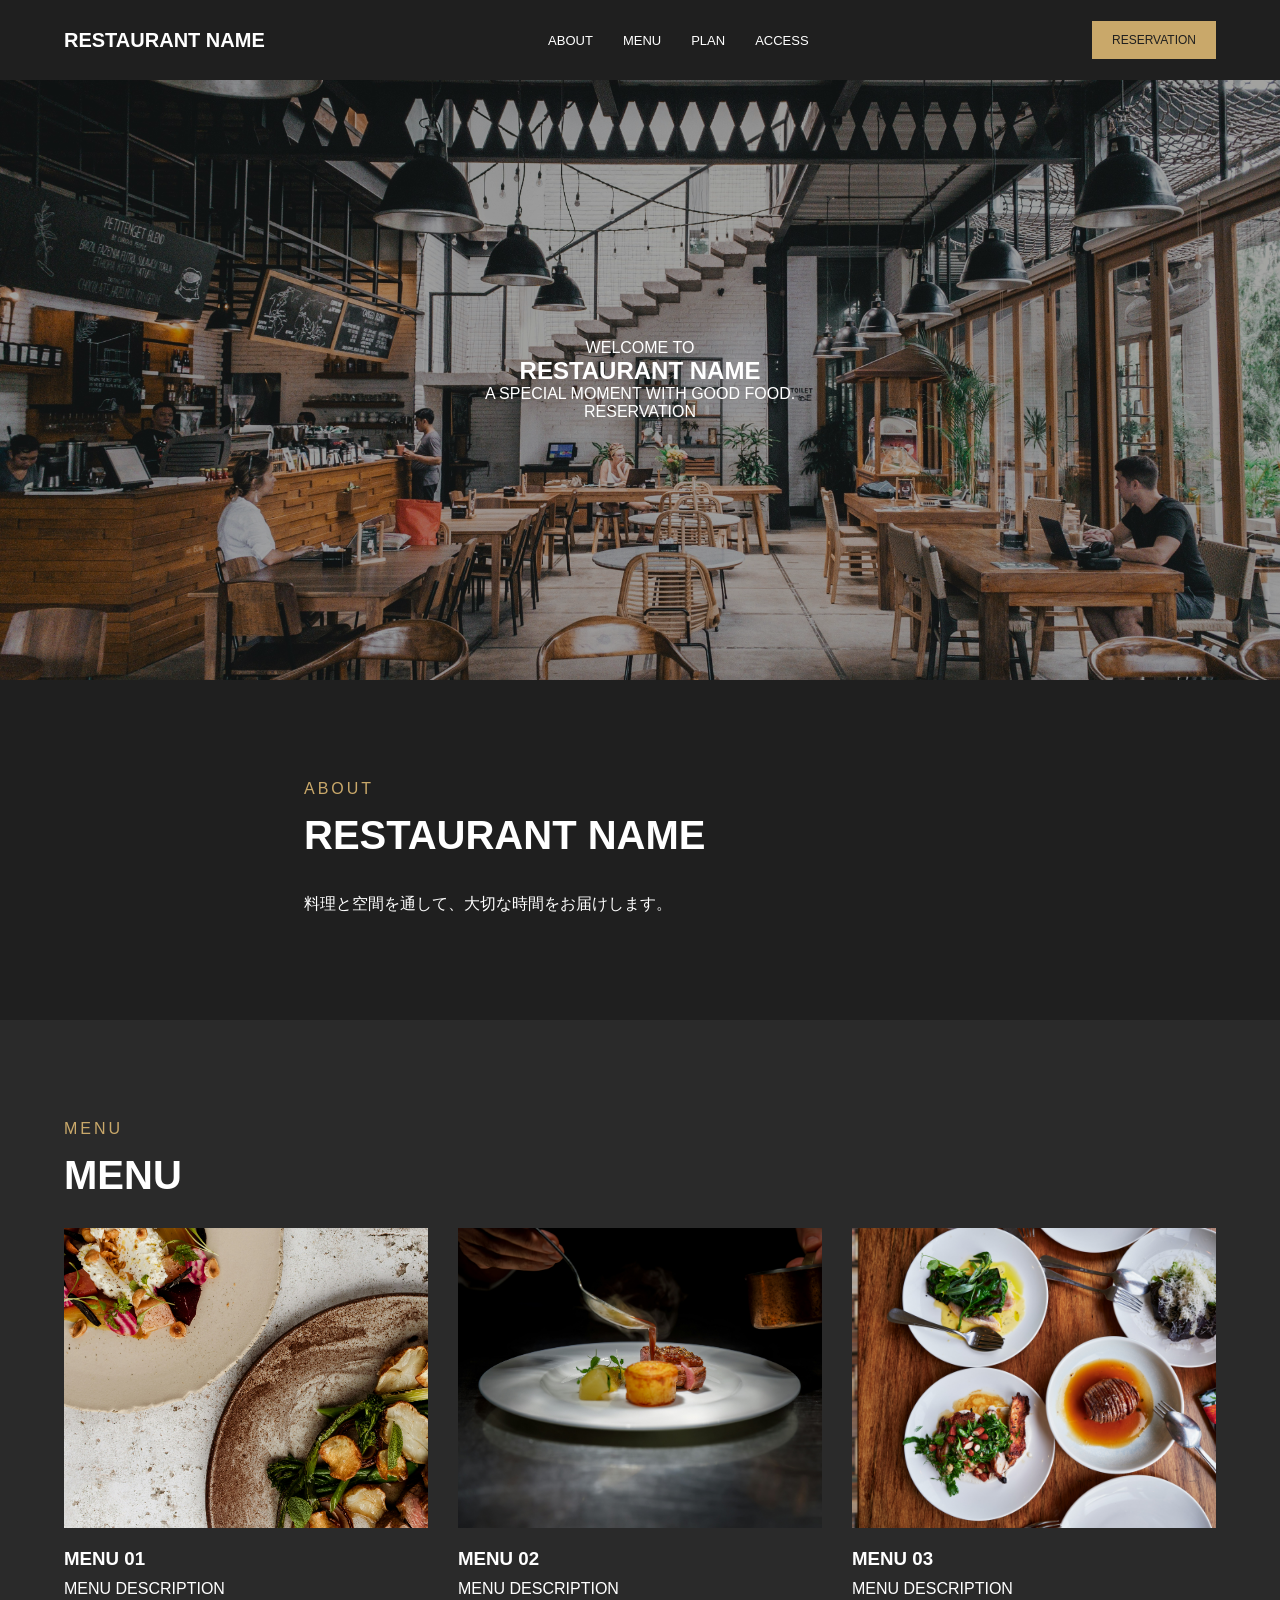
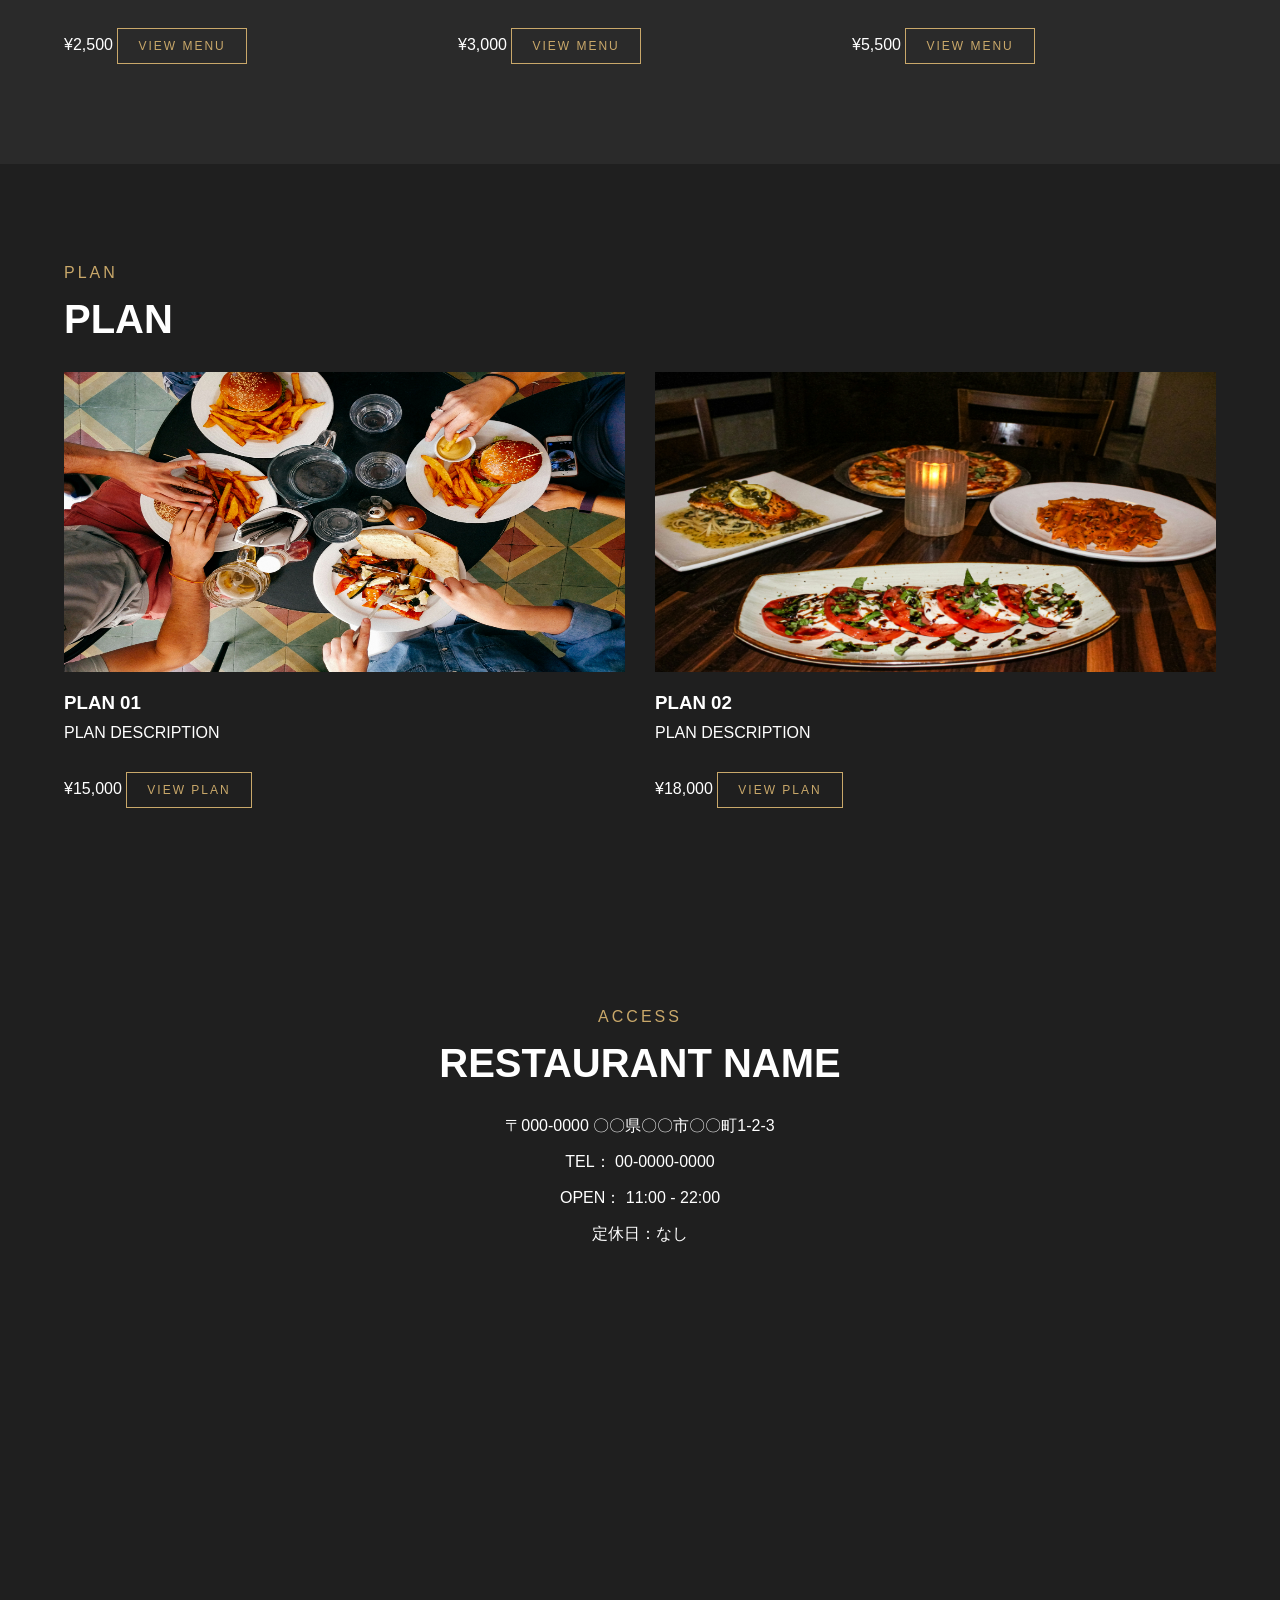
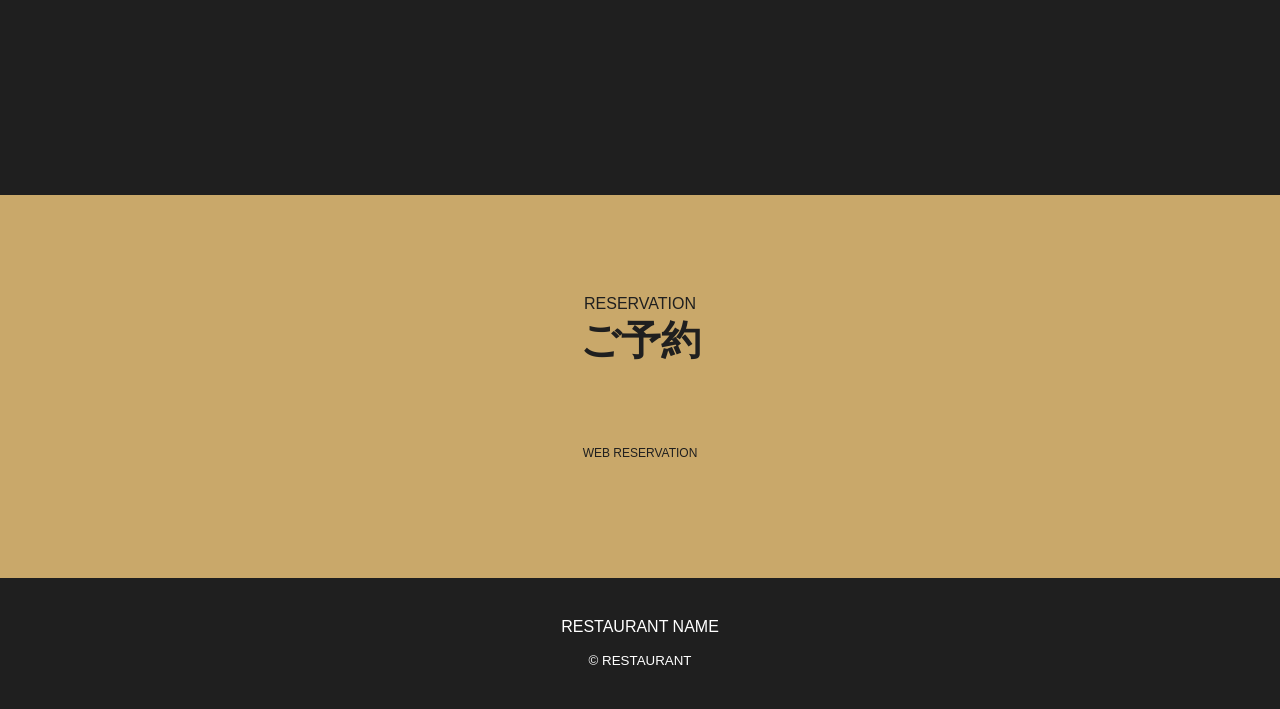
==== index.html @ 00d96f7d "index.html を更新" ====
<!DOCTYPE html>
<html lang="ja">

<head>

  <meta charset="UTF-8">

  <meta
    name="viewport"
    content="width=device-width, initial-scale=1.0"
  >

  <title>RESTAURANT</title>

  <link
    rel="stylesheet"
    href="style.css"
  >

</head>


<body>


  <!-- HEADER -->

  <header>

    <div
      class="logo"
      data-site="restaurantName"
    ></div>


    <nav>

      <a href="#about">
        ABOUT
      </a>

      <a href="#menu">
        MENU
      </a>

      <a href="#plan">
        PLAN
      </a>

      <a href="#access">
        ACCESS
      </a>

    </nav>
<button
  class="menu-toggle"
  aria-label="メニューを開く"
>

  <span></span>

  <span></span>

  <span></span>

</button>

    <a
      href="#reservation"
      class="reservation-button"
    >
      RESERVATION
    </a>

  </header>


<!-- HERO -->

<section class="hero">

  <img
  class="hero-image"
  data-image="heroImage"
  alt="RESTAURANT"
>

  <div class="hero-overlay"></div>


  <div class="hero-content">

    <p>
      WELCOME TO
    </p>


    <h1
      data-site="restaurantName"
    ></h1>


    <p
      class="hero-catch"
      data-site="catchCopy"
    ></p>


    <a
      href="#reservation"
      class="hero-button"
    >
      RESERVATION
    </a>

  </div>

</section>



  <!-- ABOUT -->

  <section
    id="about"
    class="about"
  >

    <p class="section-subtitle">
      ABOUT
    </p>


    <h2
      data-site="restaurantName"
    ></h2>


    <p
      class="about-text"
      data-site="aboutText"
    ></p>

  </section>



  <!-- MENU -->

  <section
    id="menu"
    class="menu-section"
  >

    <p class="section-subtitle">
      MENU
    </p>


    <h2>
      MENU
    </h2>


    <div class="menu-grid">


      <div class="menu-card">

        <img
            class="menu-image"
            data-image="menuImage01"
            alt="MENU 01"
          >


        <h3
          data-site="menuName01"
        ></h3>
        
        <p
          data-site="menuDescription01"
        ></p>
        
        <span
          data-site="menuPrice01"
        ></span>

        <a href="menu.html#menu01" class="menu-more">
          VIEW MENU
        </a>

      </div>



      <div class="menu-card">

      <img
      class="menu-image"
      data-image="menuImage02"
      alt="MENU 02"
    >


       <!-- MENU 02 -->

      <h3
        data-site="menuName02"
      ></h3>
      
      <p
        data-site="menuDescription02"
      ></p>
      
      <span
        data-site="menuPrice02"
      ></span>

      <a href="menu.html#menu02" class="menu-more">
        VIEW MENU
      </a>

      </div>



      <div class="menu-card">

<img
  class="menu-image"
  data-image="menuImage03"
  alt="MENU 03"
>


        <!-- MENU 03 -->

        <h3
          data-site="menuName03"
        ></h3>
        
        <p
          data-site="menuDescription03"
        ></p>
        
        <span
          data-site="menuPrice03"
        ></span>
        
        <a href="menu.html#menu03" class="menu-more">
          VIEW MENU
        </a>
        
      </div>


    </div>


  </section>

<!-- PLAN -->

<section
  id="plan"
  class="plan-section"
>

  <p class="section-subtitle">
    PLAN
  </p>


  <h2>
    PLAN
  </h2>


  <div class="plan-grid">


    <div class="plan-card">

      <img class="plan-image"
          data-image="planImage01"
          alt="PLAN 01">


        <h3 data-site="planName01"></h3>
        <p data-site="planDescription01"></p>
        <span data-site="planPrice01"></span>

<a href="plan.html#plan01" class="menu-more">
  VIEW PLAN
</a>
    

    </div>



    <div class="plan-card">

      <img class="plan-image"
          data-image="planImage02"
          alt="PLAN 02">
          
          <h3 data-site="planName02"></h3>
          <p data-site="planDescription02"></p>
          <span data-site="planPrice02"></span>

<a href="plan.html#plan02" class="menu-more">
  VIEW PLAN
</a>

    </div>


  </div>

</section>

  <!-- ACCESS -->

  <section
    id="access"
    class="access"
  >

    <p class="section-subtitle">
      ACCESS
    </p>


    <h2
      data-site="restaurantName"
    ></h2>


    <p
      data-site="address"
    ></p>


    <p>
      TEL：
      <span
        data-site="phone"
      ></span>
    </p>


    <p>
      OPEN：
      <span
        data-site="openHours"
      ></span>
    </p>

<p>
  <span data-site="closedDay"></span>
</p>

<div class="map">

 <iframe
  id="map"
  width="100%"
  height="400"
  style="border:0;"
  allowfullscreen=""
  loading="lazy"
></iframe>

</div>


  </section>



  <!-- RESERVATION -->

  <section
    id="reservation"
    class="reservation"
  >

    <p>
      RESERVATION
    </p>


    <h2>
      ご予約
    </h2>


    <a
  href="#"
  class="reservation-button large"
  data-link="reservationUrl"
>
  WEB RESERVATION
</a>

  </section>



  <!-- FOOTER -->

  <footer>

    <p
      data-site="restaurantName"
    ></p>


    <small>
      © RESTAURANT
    </small>

  </footer>



  <!-- JAVASCRIPT -->

  <script src="config.js"></script>

  <script src="script.js"></script>


</body>

</html>
---- style.css ----
:root {

  --main-color: #1f1f1f;

  --text-color: #ffffff;

  --accent-color: #c9a86a;

}


* {

  margin: 0;

  padding: 0;

  box-sizing: border-box;

}


html {

  scroll-behavior: smooth;

}


body {

  font-family:
    -apple-system,
    BlinkMacSystemFont,
    "Helvetica Neue",
    Arial,
    sans-serif;

  background:
    var(--main-color);

  color:
    var(--text-color);

}


a {

  color: inherit;

  text-decoration: none;

}


/* HEADER */

header {

  height: 80px;

  display: flex;

  align-items: center;

  justify-content: space-between;

  padding: 0 5%;

}


.logo {

  font-size: 20px;

  font-weight: bold;

}


nav {

  display: flex;

  gap: 30px;

}


nav a {

  font-size: 13px;

}


.reservation-button {

  padding:
    12px
    20px;

  background:
    var(--accent-color);

  color:
    var(--main-color);

  font-size: 12px;

}


/* HERO */

.hero {
  position: relative;
  width: 100%;
  height: 600px;
  padding: 0;
  overflow: hidden;

  display: flex;
  align-items: center;
  justify-content: center;
}

.hero-image {
  width: 100%;
  height: 100%;
  object-fit: cover;
  display: block;
}

.hero-overlay {
  position: absolute;
  inset: 0;
  background: rgba(0, 0, 0, 0.35);
}

.hero-content {
  position: absolute;
  z-index: 2;
  text-align: center;
}

/* SECTION */

section {

  padding:
    100px
    5%;

}


.section-subtitle {

  color:
    var(--accent-color);

  letter-spacing: 3px;

  margin-bottom: 15px;

}


section h2 {

  font-size: 40px;

  margin-bottom: 30px;

}


/* ABOUT */

.about {

  max-width: 800px;

  margin: auto;

}


.about-text {

  line-height: 2;

}


/* MENU */

.menu-section {

  background:
    rgba(
      255,
      255,
      255,
      0.05
    );

}


.menu-grid {

  display: grid;

  grid-template-columns:
    repeat(
      3,
      1fr
    );

  gap: 30px;

}


.menu-image {
  width: 100%;
  height: 300px;
  object-fit: cover;
  display: block;
}

.menu-card h3 {

  margin-top: 20px;

}


.menu-card p {

  margin:
    10px
    0;

}

.menu-more {
  display: inline-block;
  margin-top: 20px;

  padding: 10px 20px;

  border: 1px solid var(--accent-color);

  color: var(--accent-color);

  font-size: 12px;
  letter-spacing: 2px;
}

/* PLAN */

.plan-section {
  background: var(--main-color);
}

.plan-grid {
  display: grid;
  grid-template-columns: repeat(2, 1fr);
  gap: 30px;
}

.plan-card {
  padding: 0;
}

.plan-image {
  width: 100%;
  height: 300px;
  background: #555;

  display: flex;
  align-items: center;
  justify-content: center;
}

.plan-card h3 {
  margin-top: 20px;
}

.plan-card p {
  margin: 10px 0;
}


/* ACCESS */

.access {

  text-align: center;

}


.access p {

  margin-bottom: 15px;

}


/* RESERVATION */

.reservation {

  text-align: center;

  background:
    var(--accent-color);

  color:
    var(--main-color);

}


.large {

  display: inline-block;

  margin-top: 30px;

  padding:
    18px
    40px;

}


/* FOOTER */

footer {

  padding: 40px 5%;

  text-align: center;

}


footer p {

  margin-bottom: 15px;

}

/* ACCESS MAP */

.map {
  width: 100%;
  max-width: 1000px;
  margin: 50px auto 0;
}

.map iframe {
  width: 100%;
  height: 400px;
  display: block;
}

/* MOBILE MENU BUTTON */

.menu-toggle {
  display: none;
}


/* MENU PAGE */

.menu-page-title {
  text-align: center;
  margin-bottom: 60px;
}

.menu-page-title h1 {
  font-size: 48px;
  letter-spacing: 4px;
}
.menu-page .menu-grid {
  max-width: 1100px;
  margin: auto;
}

.menu-page .menu-card {
  padding-bottom: 30px;
}

.menu-page .menu-card h3 {
  font-size: 22px;
}

.menu-page .menu-card p {
  line-height: 1.8;
  opacity: 0.8;
}

.menu-page .menu-card span {
  display: block;
  margin-top: 15px;
  color: var(--accent-color);
  font-size: 18px;
}

.back-home {
  display: inline-block;
  margin-top: 20px;

  color: var(--accent-color);

  font-size: 12px;
  letter-spacing: 2px;
}

.back-home {
  display: inline-block;
  margin-top: 20px;

  color: var(--accent-color);

  font-size: 12px;
  letter-spacing: 2px;
}

/* PLAN PAGE */

.plan-page {
  max-width: 1200px;
  margin: auto;
}

.plan-page .plan-grid {
  margin-top: 40px;
}

.plan-page .plan-card {
  padding-bottom: 30px;
}

.plan-page .plan-card h3 {
  font-size: 22px;
}

.plan-page .plan-card p {
  line-height: 1.8;
  opacity: 0.8;
}

.plan-page .plan-card span {
  display: block;
  margin-top: 15px;
  color: var(--accent-color);
  font-size: 18px;
}


/* MOBILE */

@media (
  max-width: 768px
) {
  
.hero {
  height: 450px;
}

nav {
  display: none;
}

nav.active {
  display: flex;
  flex-direction: column;

  position: absolute;
  top: 80px;
  left: 0;

  width: 100%;

  padding: 30px 7%;

  background: var(--main-color);

  gap: 25px;

  z-index: 10;
}


  .menu-grid {

    grid-template-columns:
      1fr;

  }


  section {

    padding:
      70px
      7%;

  }
.plan-grid {
  grid-template-columns: 1fr;
}

.menu-toggle {
  display: flex;
  flex-direction: column;
  gap: 5px;

  background: none;
  border: none;

  cursor: pointer;
}

.menu-toggle span {
  width: 24px;
  height: 2px;

  background: var(--text-color);
}

}
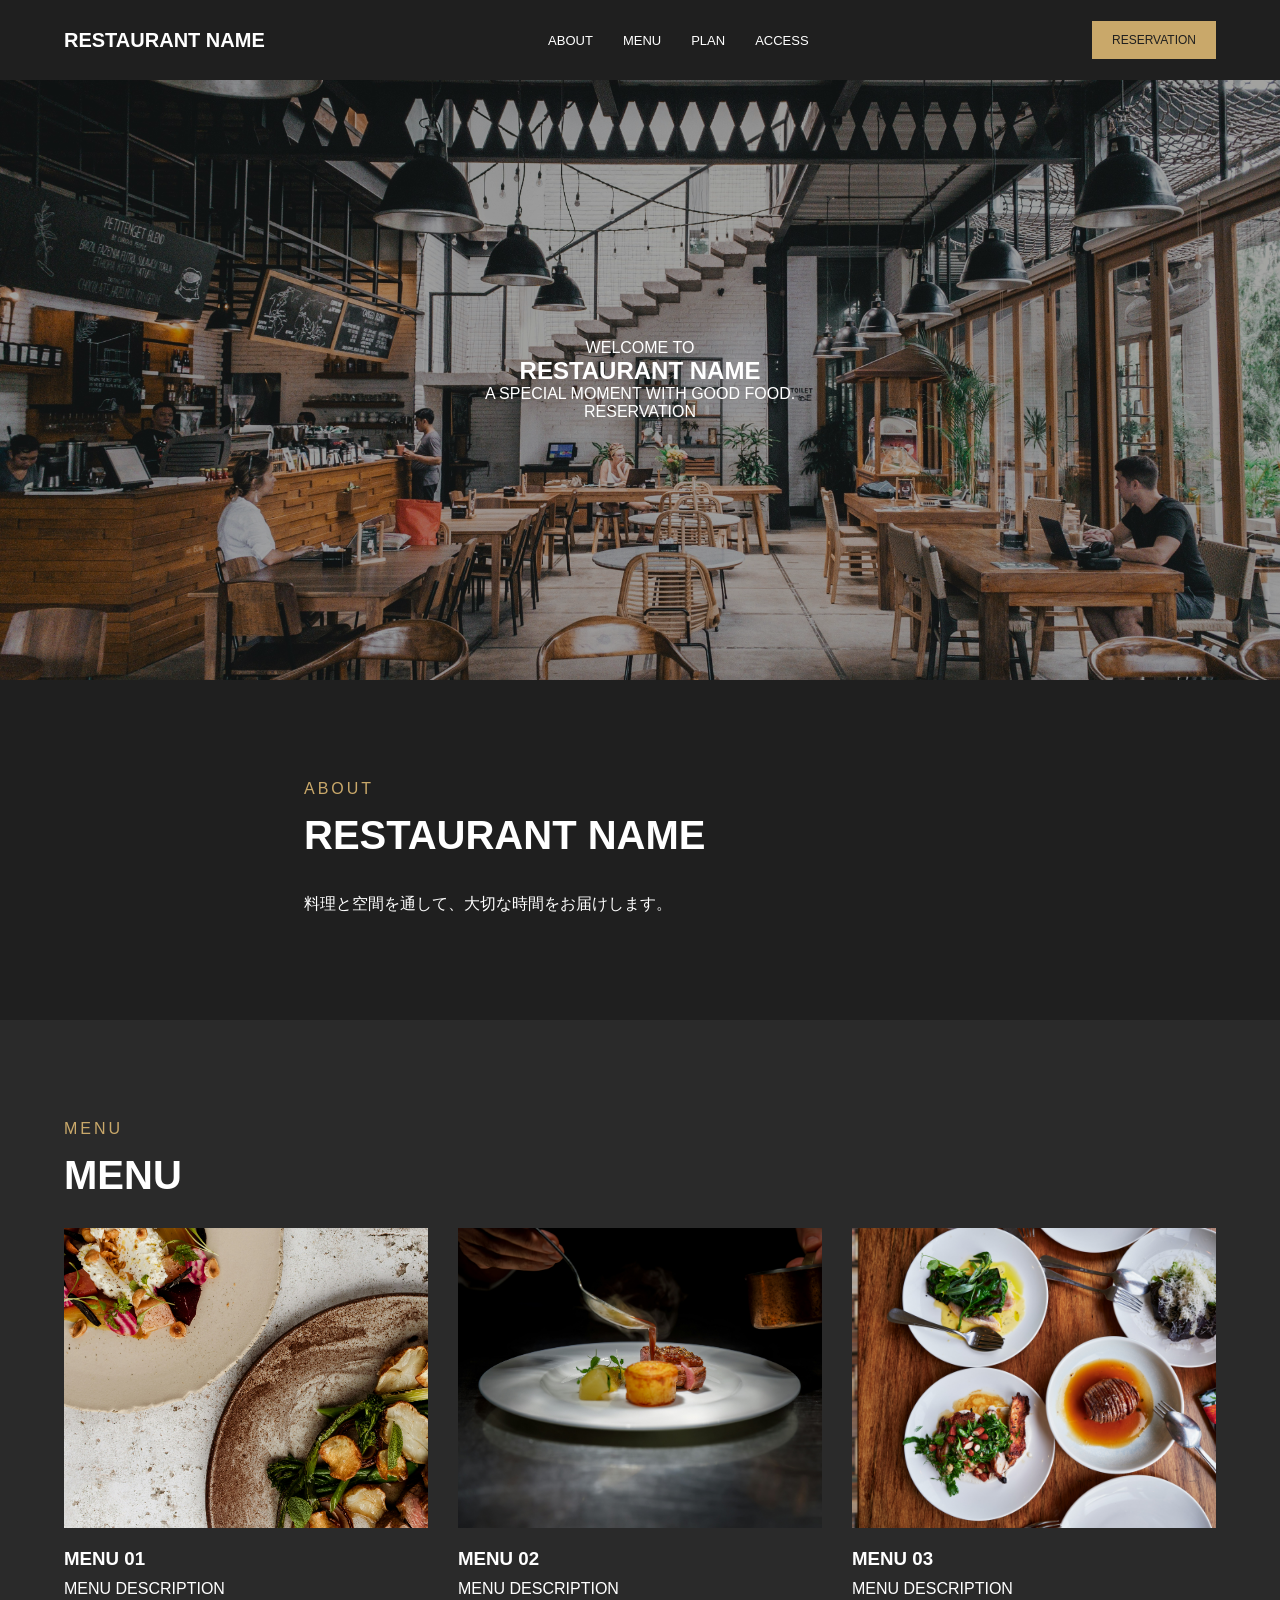
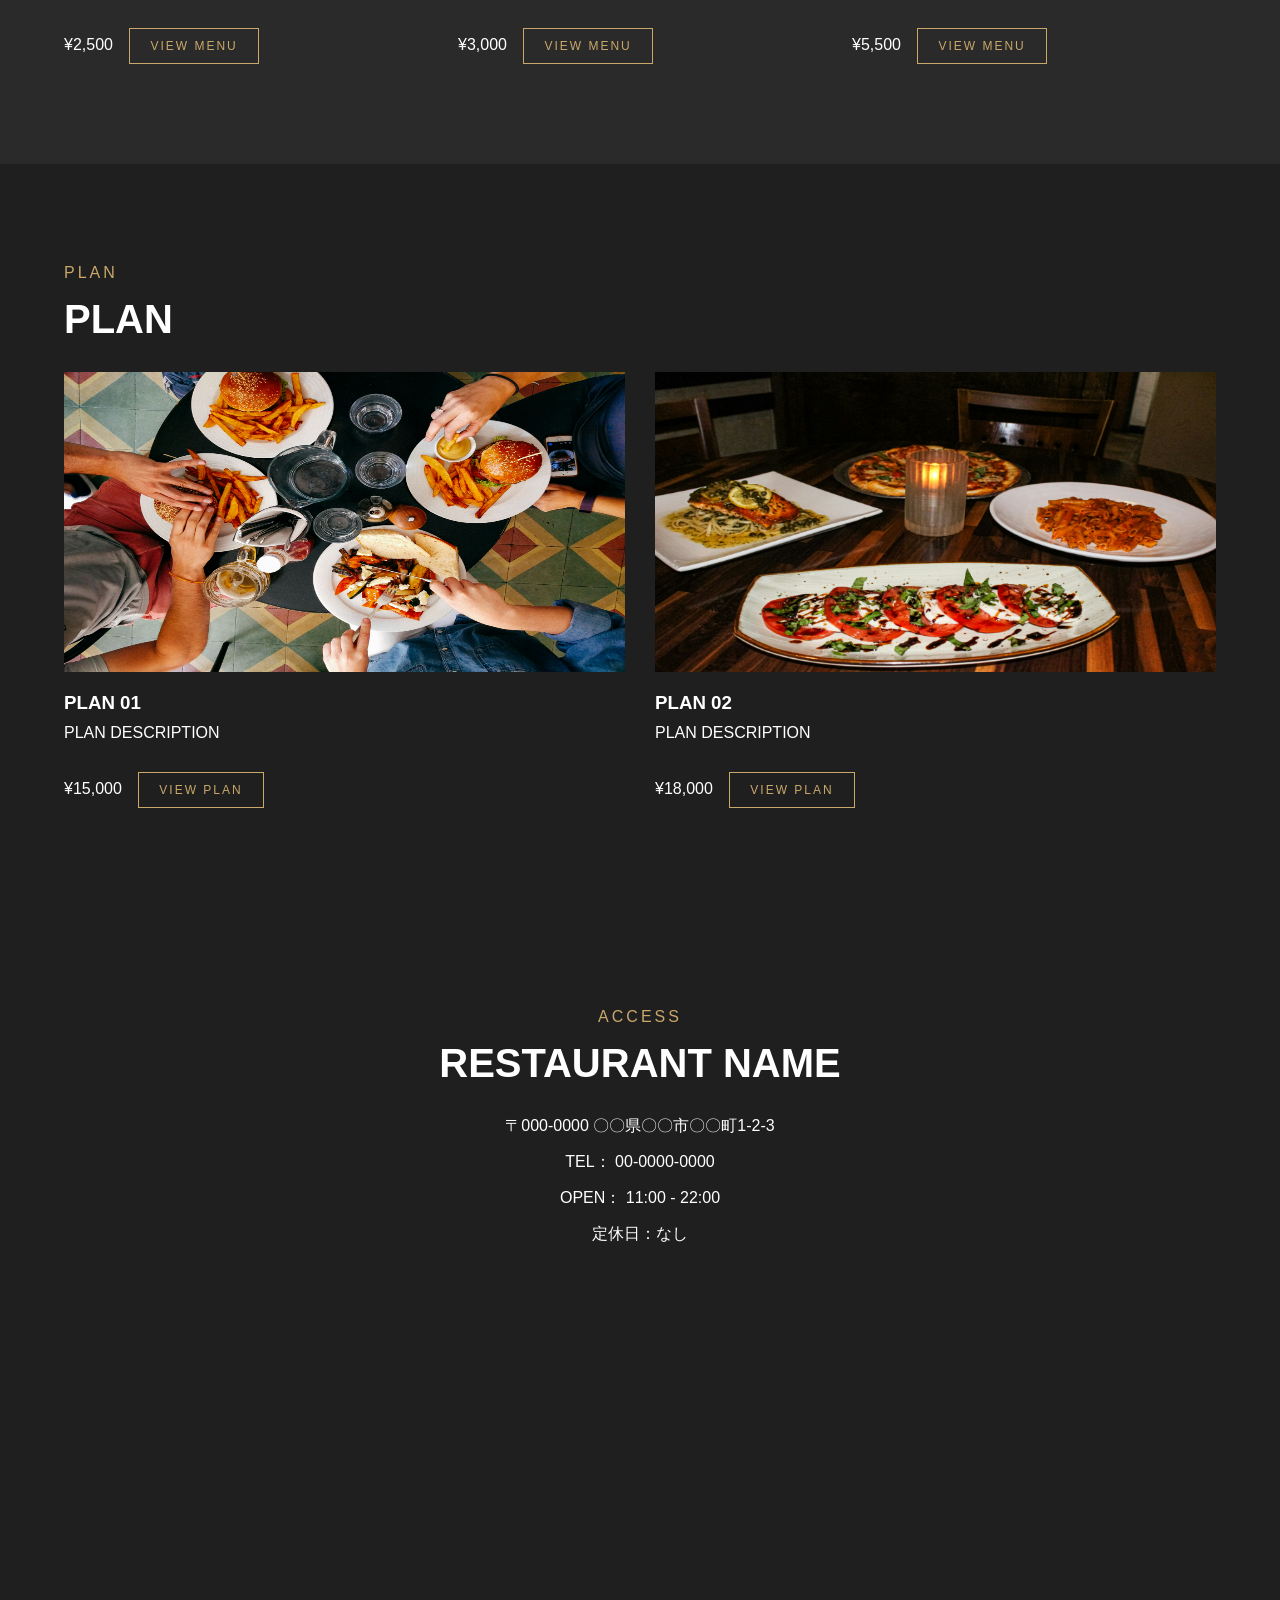
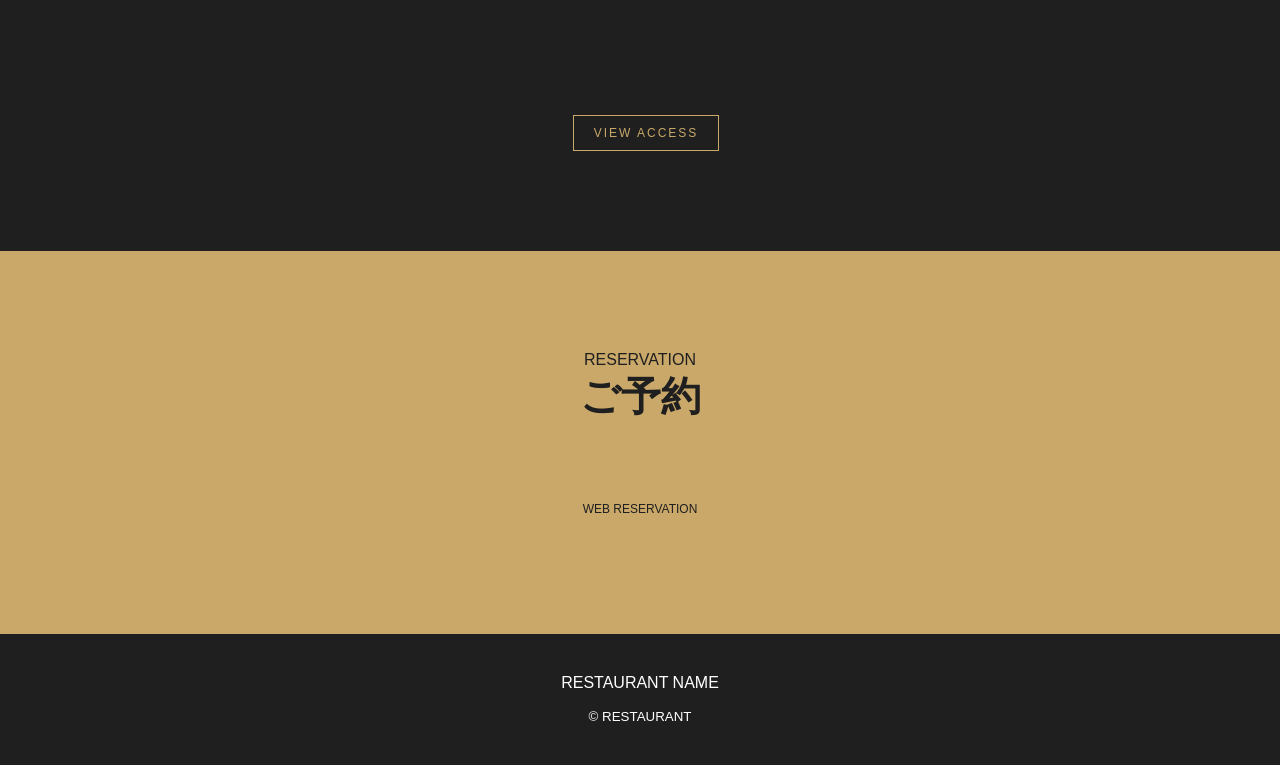
==== commit 2d8b640a: "index.html を更新" ====
--- a/index.html
+++ b/index.html
@@ -373,6 +373,10 @@
   loading="lazy"
 ></iframe>
 
+<a href="access.html" class="menu-more">
+  VIEW ACCESS
+</a>
+
 </div>
 
 
--- a/style.css
+++ b/style.css
@@ -251,7 +251,8 @@
 .menu-more {
   display: inline-block;
   margin-top: 20px;
-
+  margin-left: 12px;
+  
   padding: 10px 20px;
 
   border: 1px solid var(--accent-color);
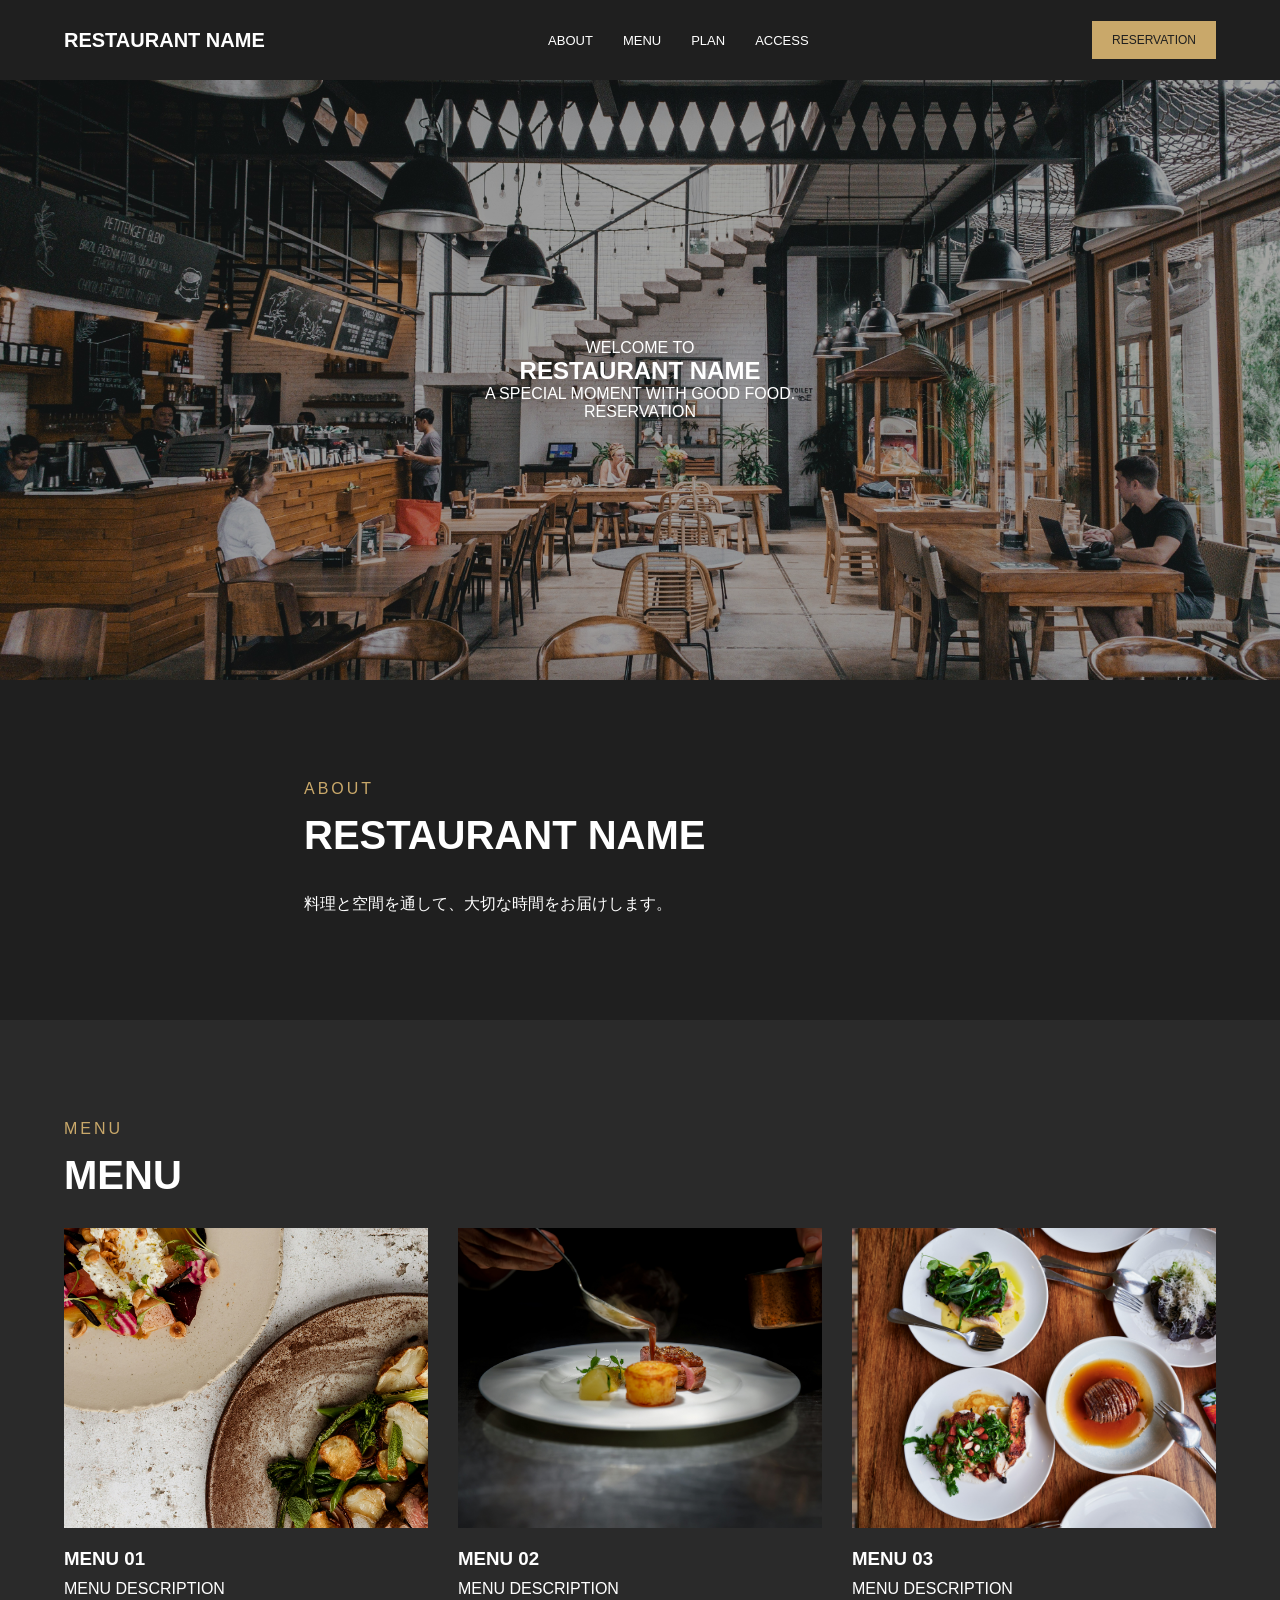
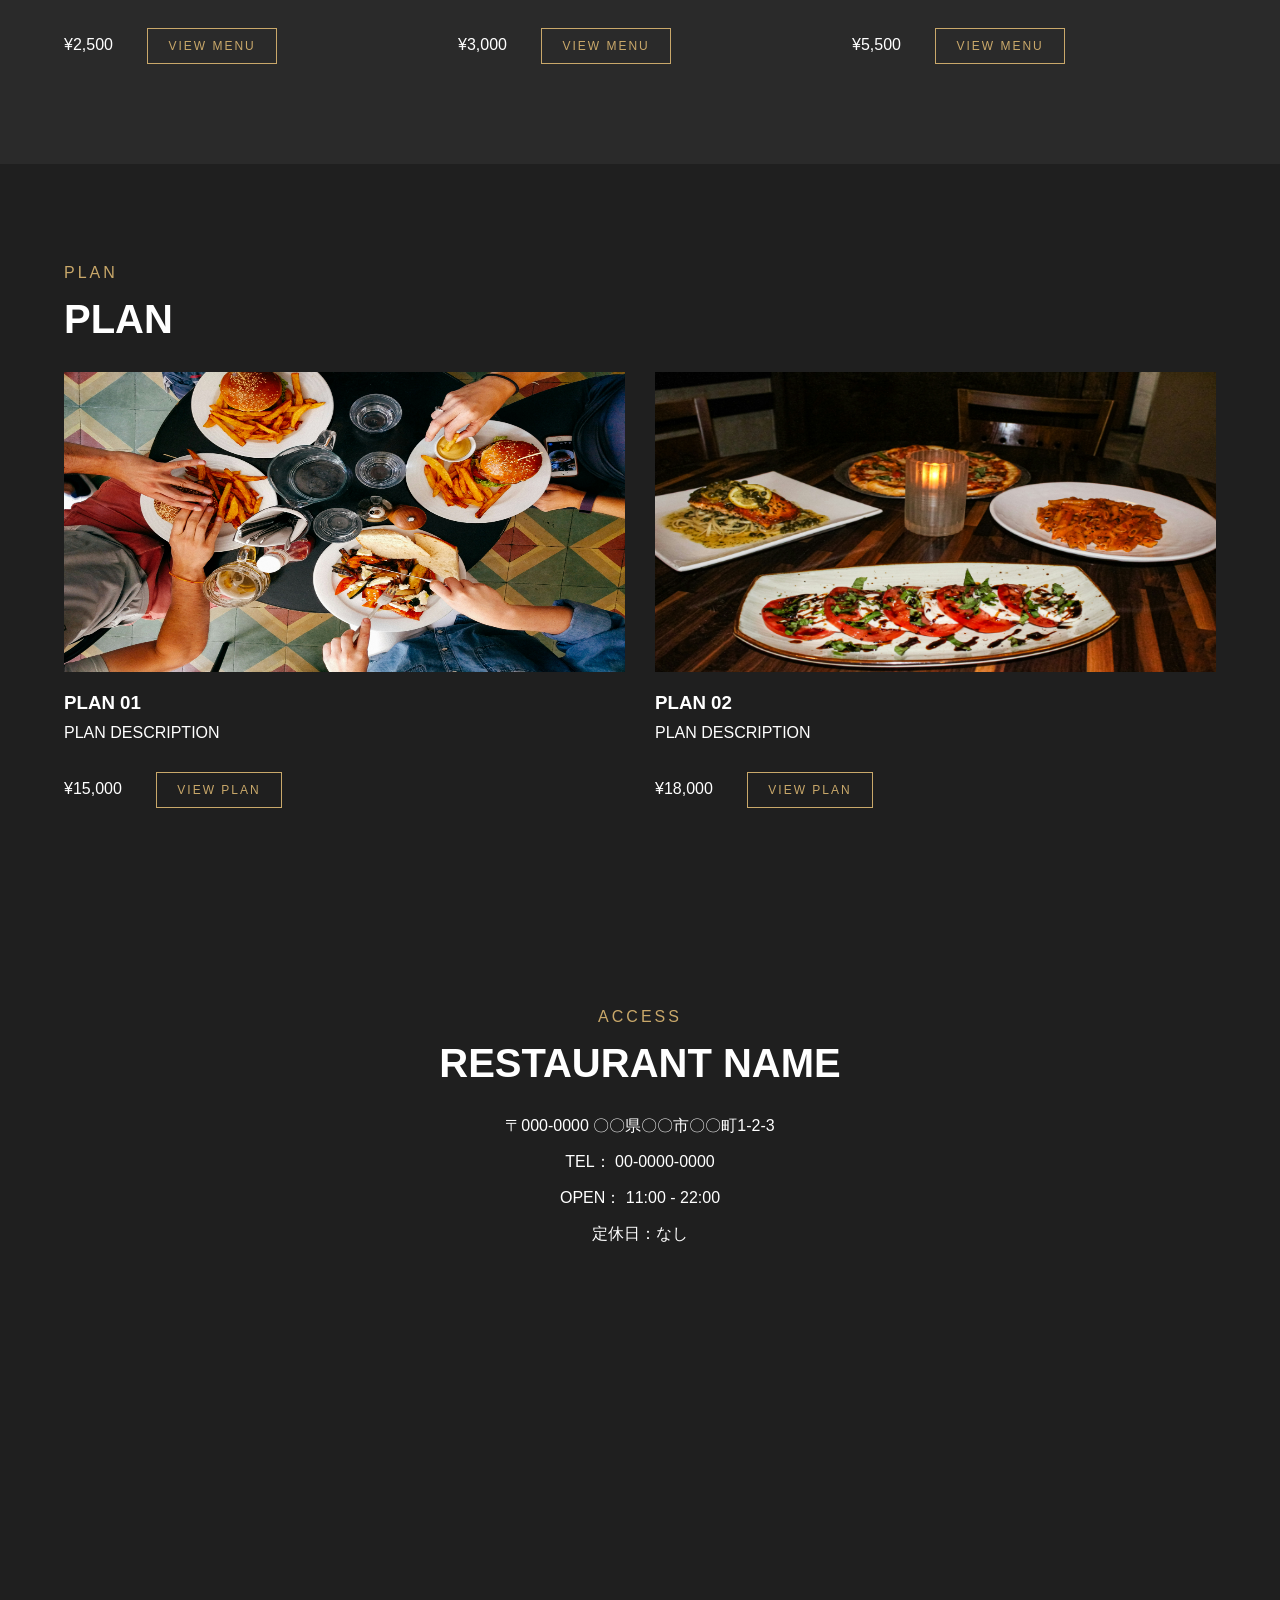
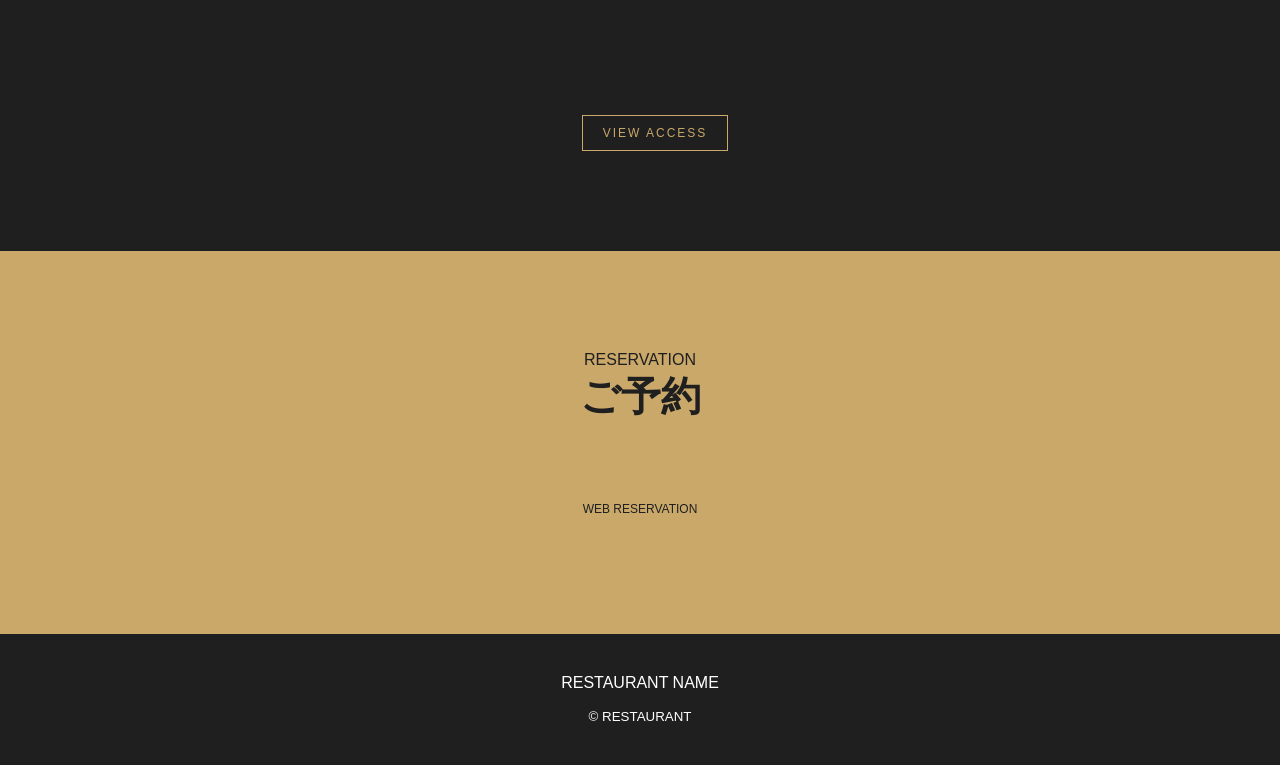
==== commit 3bfe345c: "index.html を更新" ====
--- a/index.html
+++ b/index.html
@@ -39,15 +39,15 @@
         ABOUT
       </a>
 
-      <a href="#menu">
+      <a href="menu.html">
         MENU
       </a>
-
-      <a href="#plan">
+      
+      <a href="plan.html">
         PLAN
       </a>
-
-      <a href="#access">
+      
+      <a href="access.html">
         ACCESS
       </a>
 
--- a/style.css
+++ b/style.css
@@ -251,7 +251,7 @@
 .menu-more {
   display: inline-block;
   margin-top: 20px;
-  margin-left: 12px;
+  margin-left: 30px;
   
   padding: 10px 20px;
 
@@ -467,6 +467,21 @@
   font-size: 18px;
 }
 
+/* ACCESS PAGE */
+
+.access-page {
+  max-width: 1200px;
+  margin: auto;
+}
+
+.access-page .access {
+  max-width: 1000px;
+  margin: auto;
+}
+
+.access-page .map {
+  margin-top: 50px;
+}
 
 /* MOBILE */
 
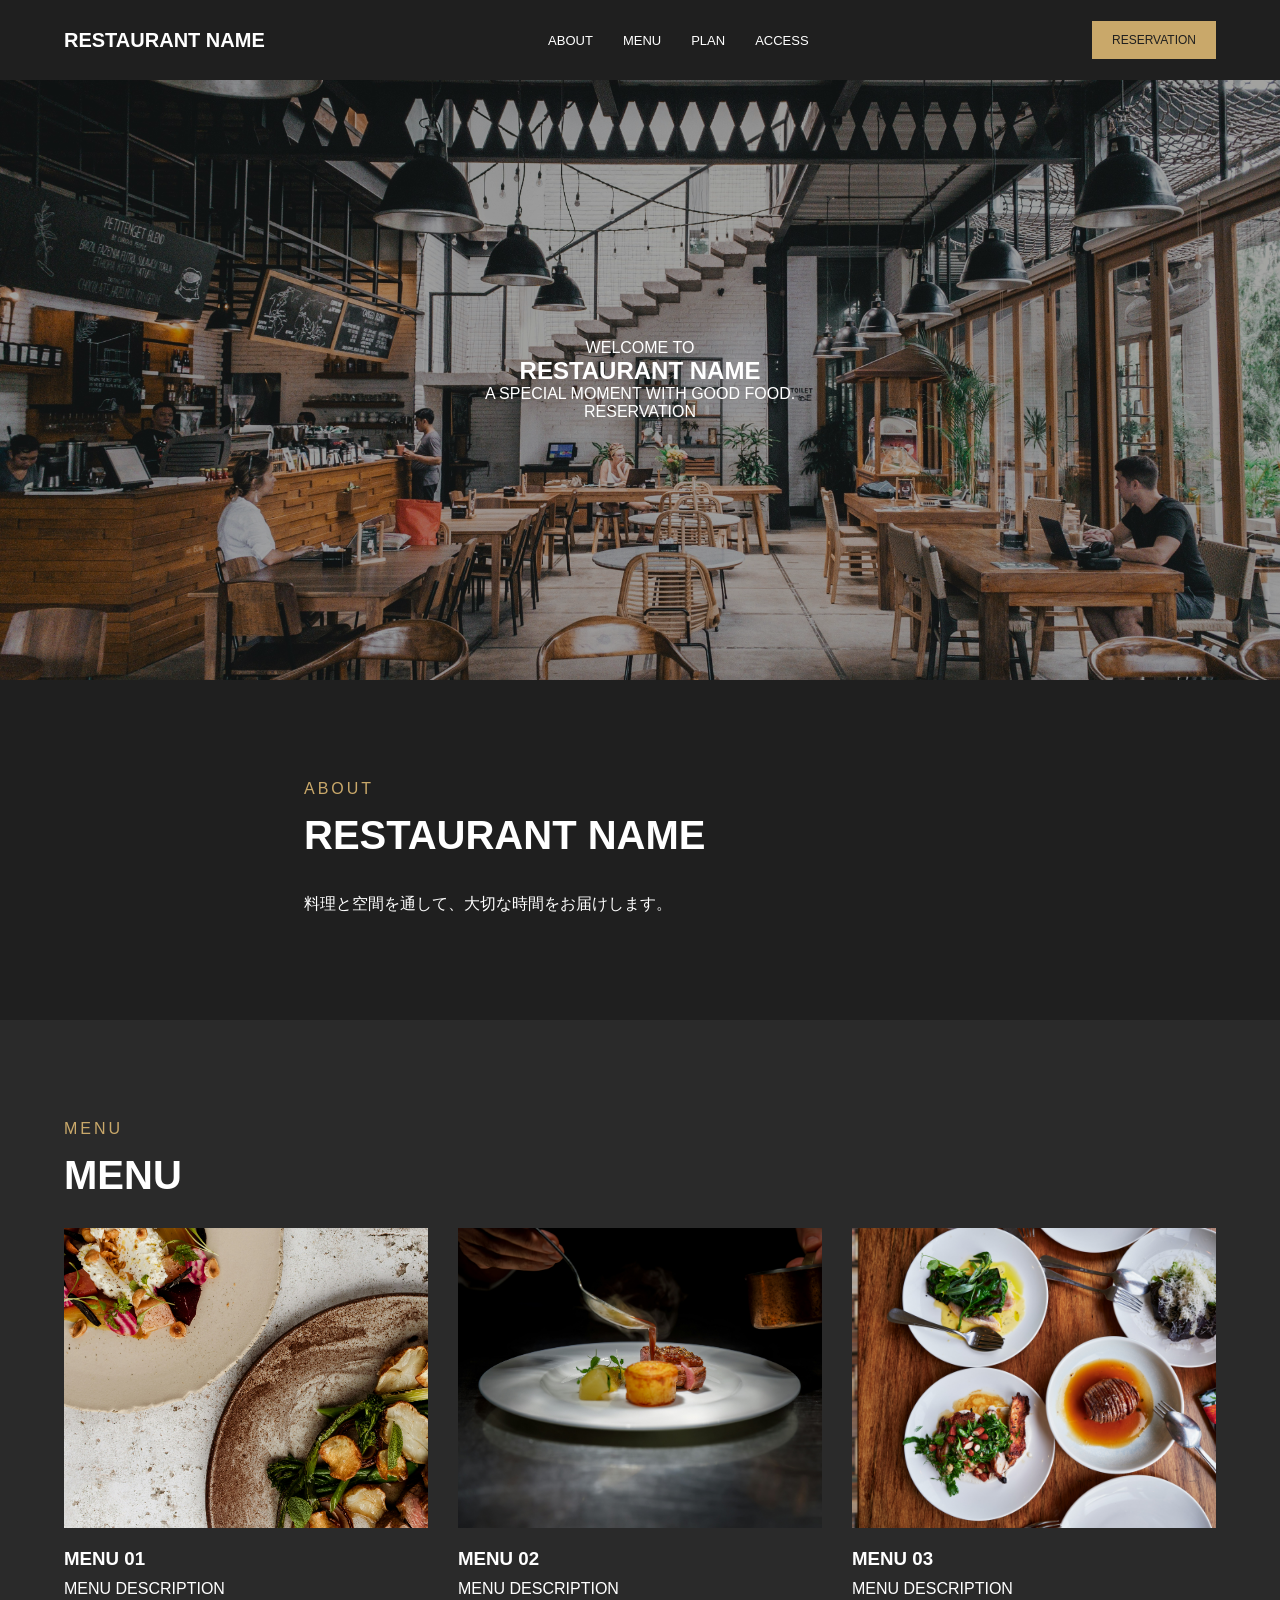
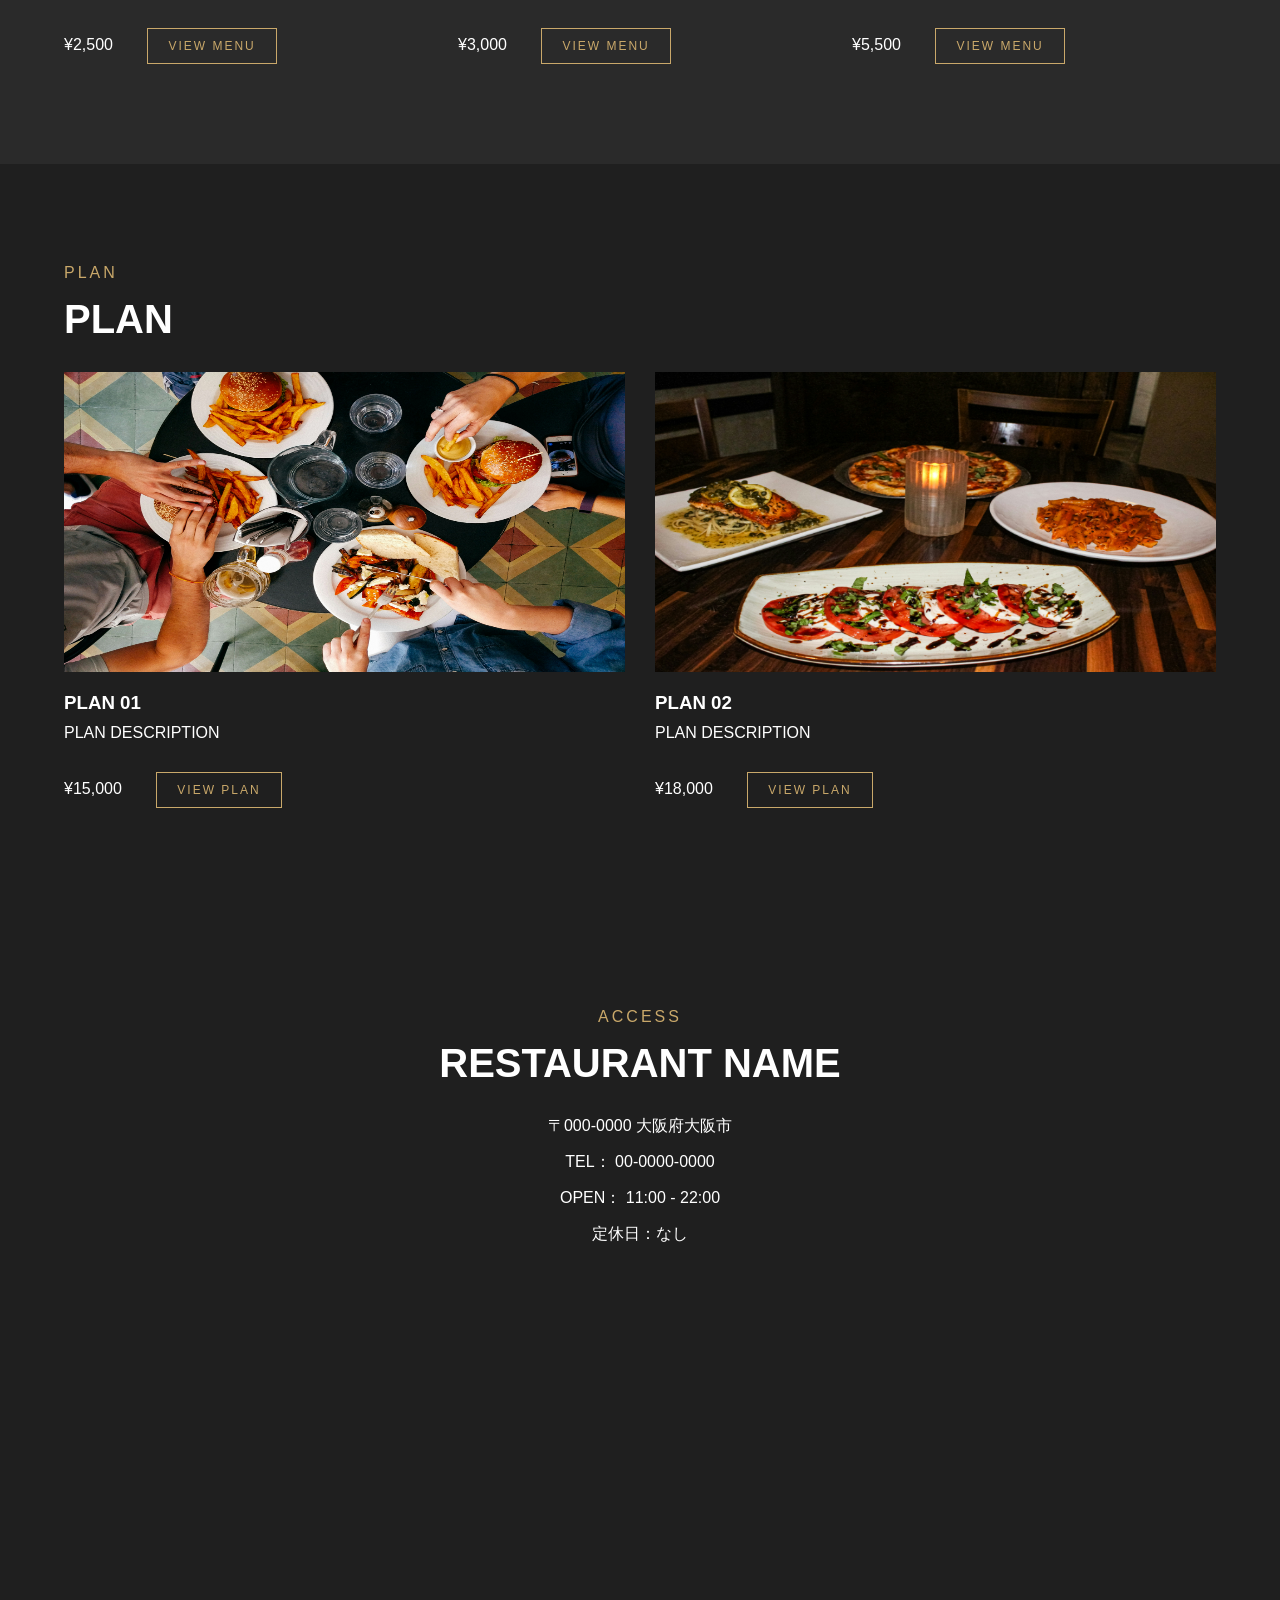
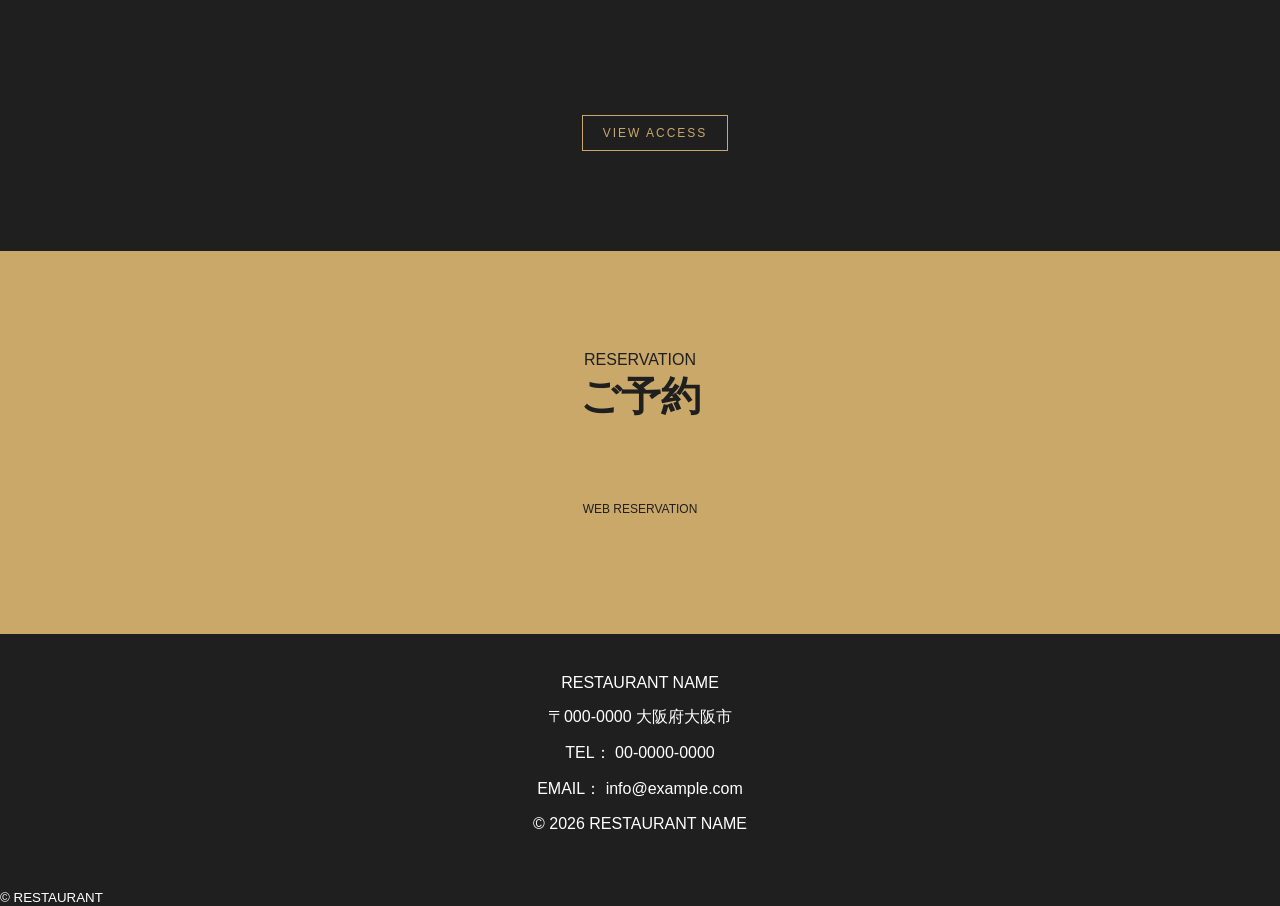
==== commit 3e0e8120: "index.html を更新" ====
--- a/index.html
+++ b/index.html
@@ -343,12 +343,15 @@
     ></p>
 
 
-    <p>
-      TEL：
-      <span
-        data-site="phone"
-      ></span>
-    </p>
+<p>
+  TEL：
+  <a
+    href="#"
+    data-phone
+  >
+    <span data-site="phone"></span>
+  </a>
+</p>
 
 
     <p>
@@ -415,11 +418,38 @@
 
   <!-- FOOTER -->
 
-  <footer>
-
-    <p
-      data-site="restaurantName"
-    ></p>
+<footer>
+
+  <p data-site="restaurantName"></p>
+
+  <p data-site="address"></p>
+
+  <p>
+    TEL：
+    <a
+      href="#"
+      data-phone
+    >
+      <span data-site="phone"></span>
+    </a>
+  </p>
+
+  <p>
+    EMAIL：
+    <a
+      href="#"
+      data-email
+    >
+      <span data-site="email"></span>
+    </a>
+  </p>
+
+  <p>
+    © 2026
+    <span data-site="restaurantName"></span>
+  </p>
+
+</footer>
 
 
     <small>
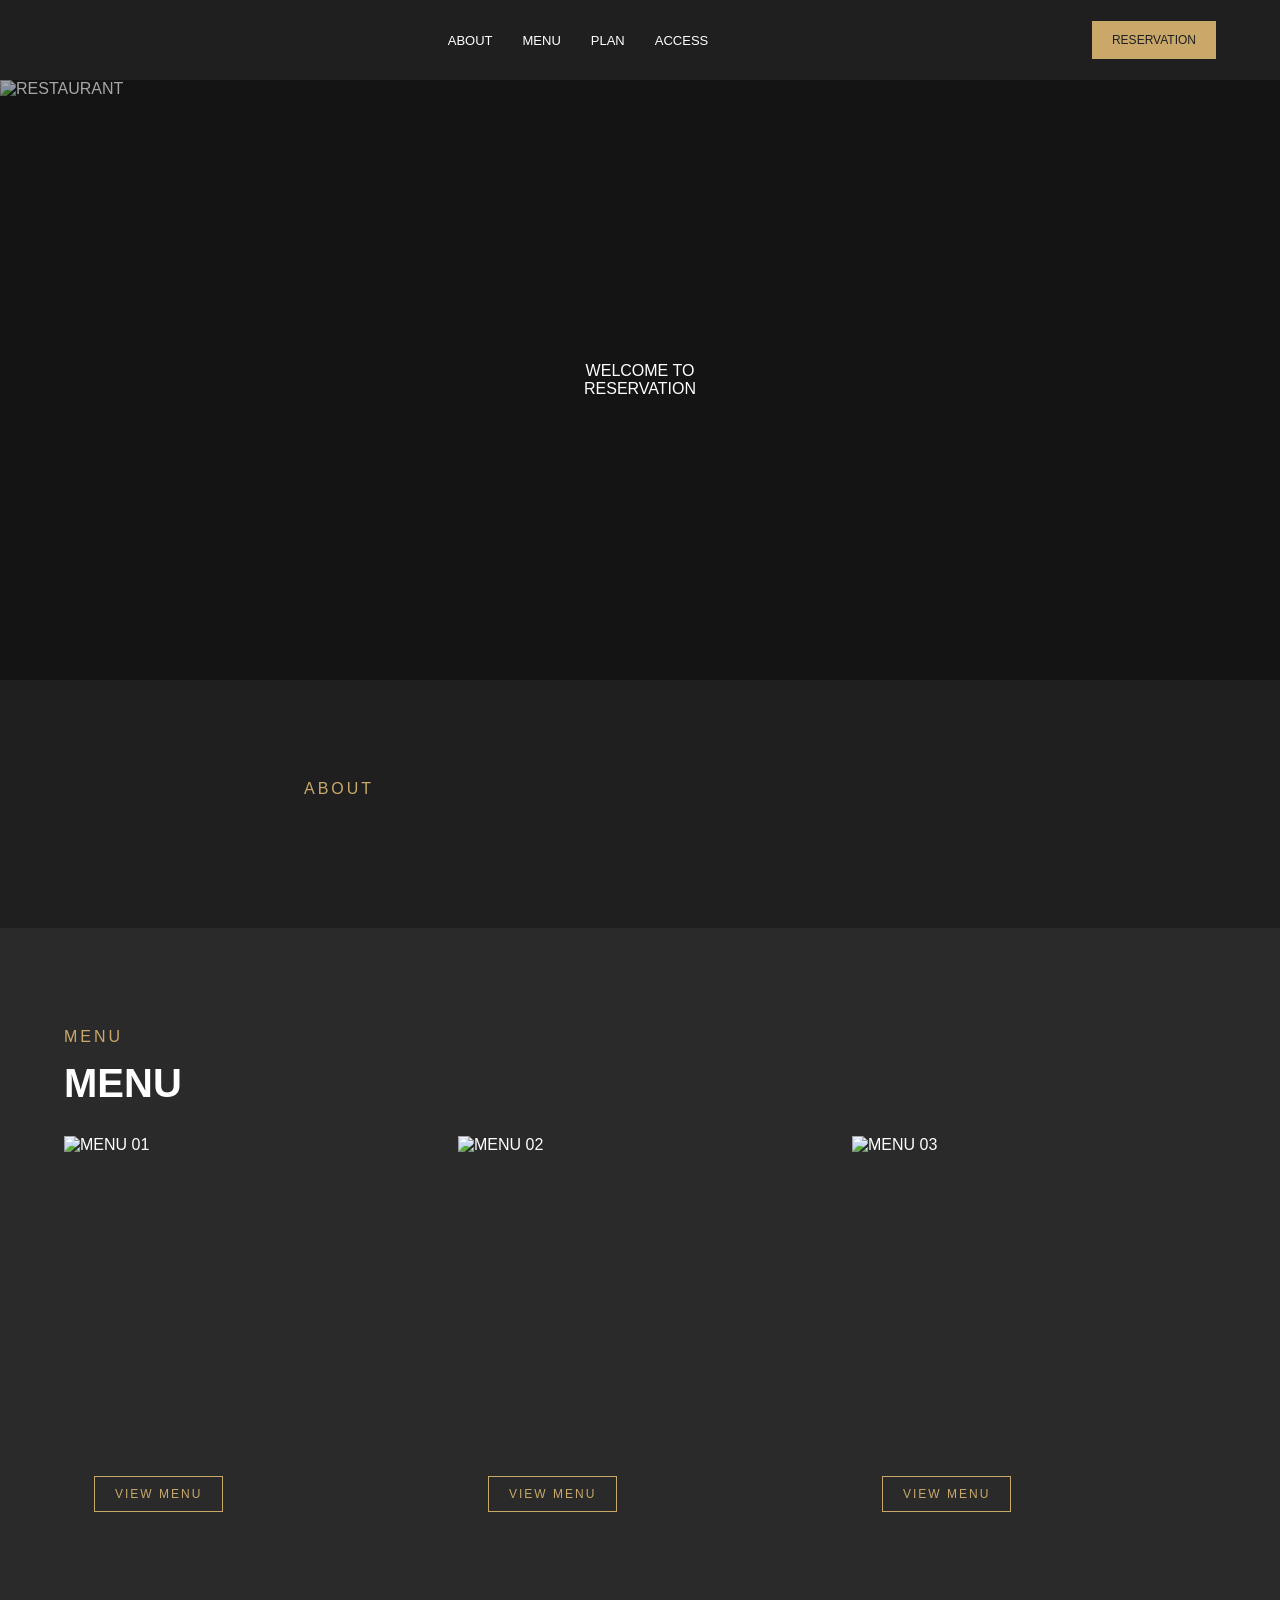
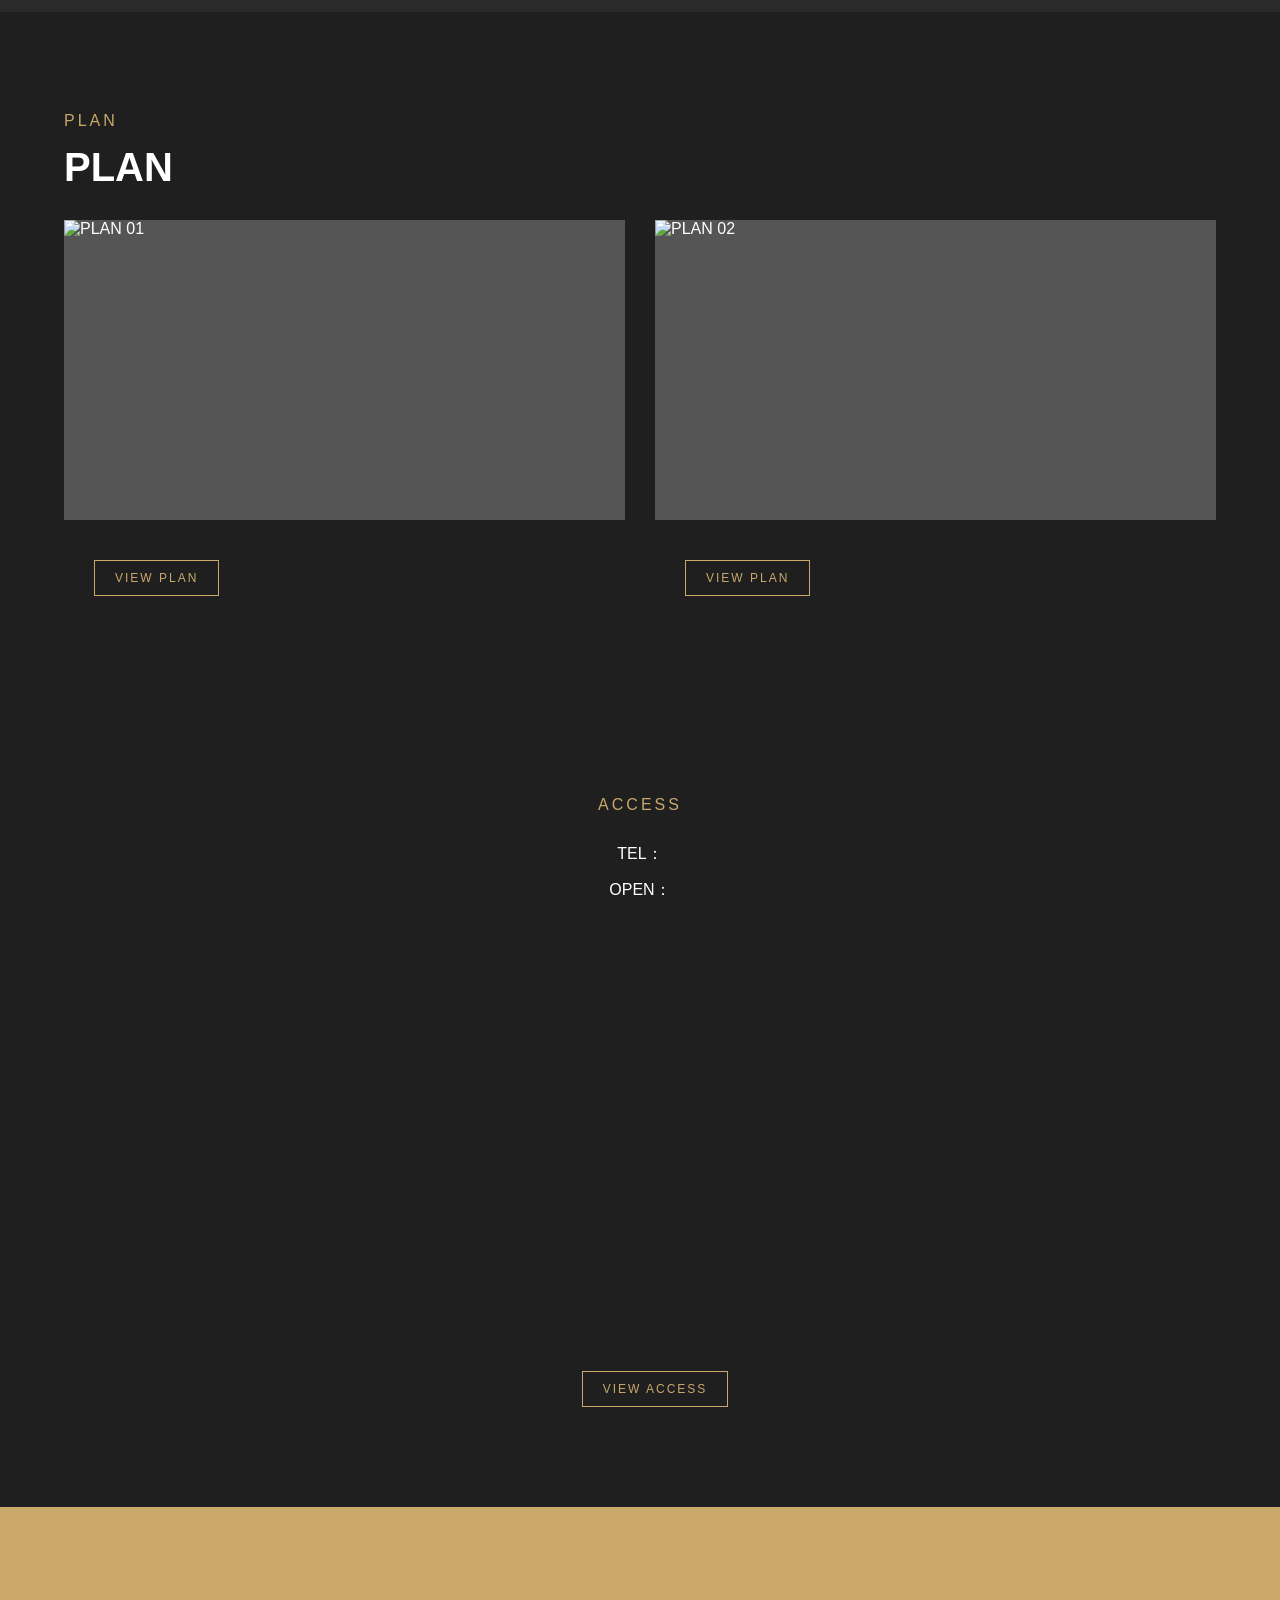
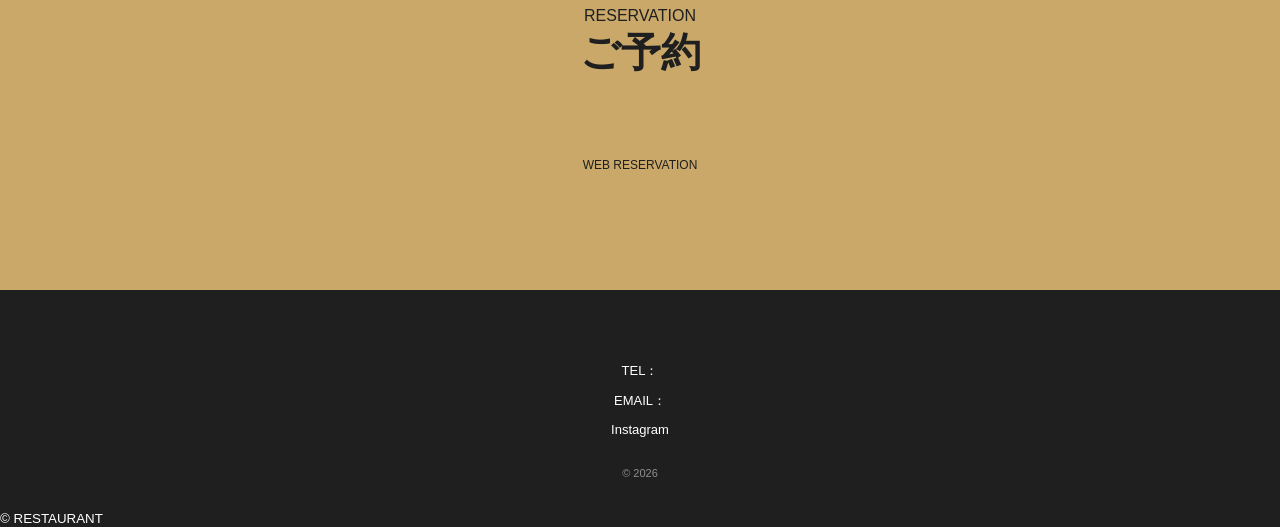
==== commit 1508ab1c: "index.html を更新" ====
--- a/index.html
+++ b/index.html
@@ -444,6 +444,16 @@
     </a>
   </p>
 
+<p>
+  <a
+    href="#"
+    data-link="instagram"
+    target="_blank"
+  >
+    Instagram
+  </a>
+</p>
+
   <p>
     © 2026
     <span data-site="restaurantName"></span>
--- a/style.css
+++ b/style.css
@@ -345,18 +345,20 @@
 /* FOOTER */
 
 footer {
-
-  padding: 40px 5%;
-
+  padding: 60px 5% 30px;
   text-align: center;
-
-}
-
+  font-size: 13px;
+}
 
 footer p {
-
-  margin-bottom: 15px;
-
+  margin-bottom: 12px;
+}
+
+footer p:last-child {
+  margin-top: 30px;
+  margin-bottom: 0;
+  font-size: 11px;
+  opacity: 0.5;
 }
 
 /* ACCESS MAP */
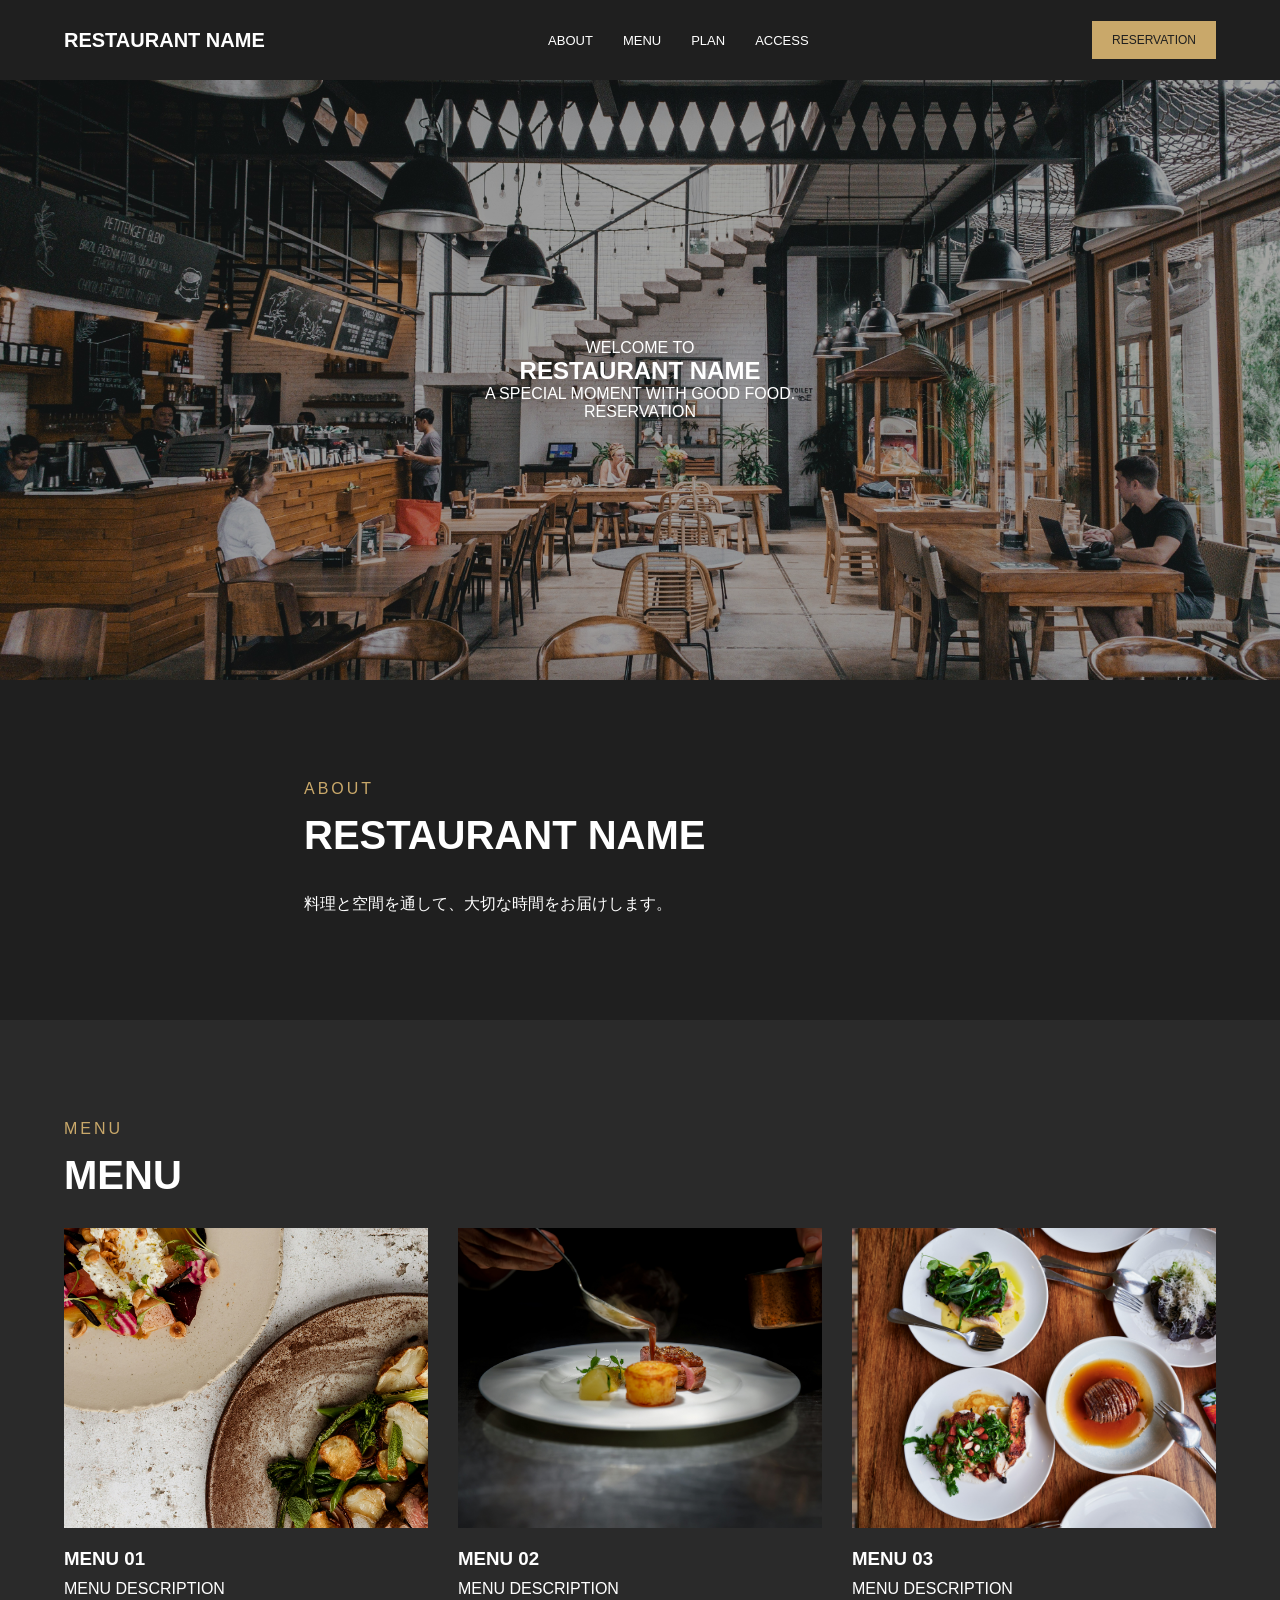
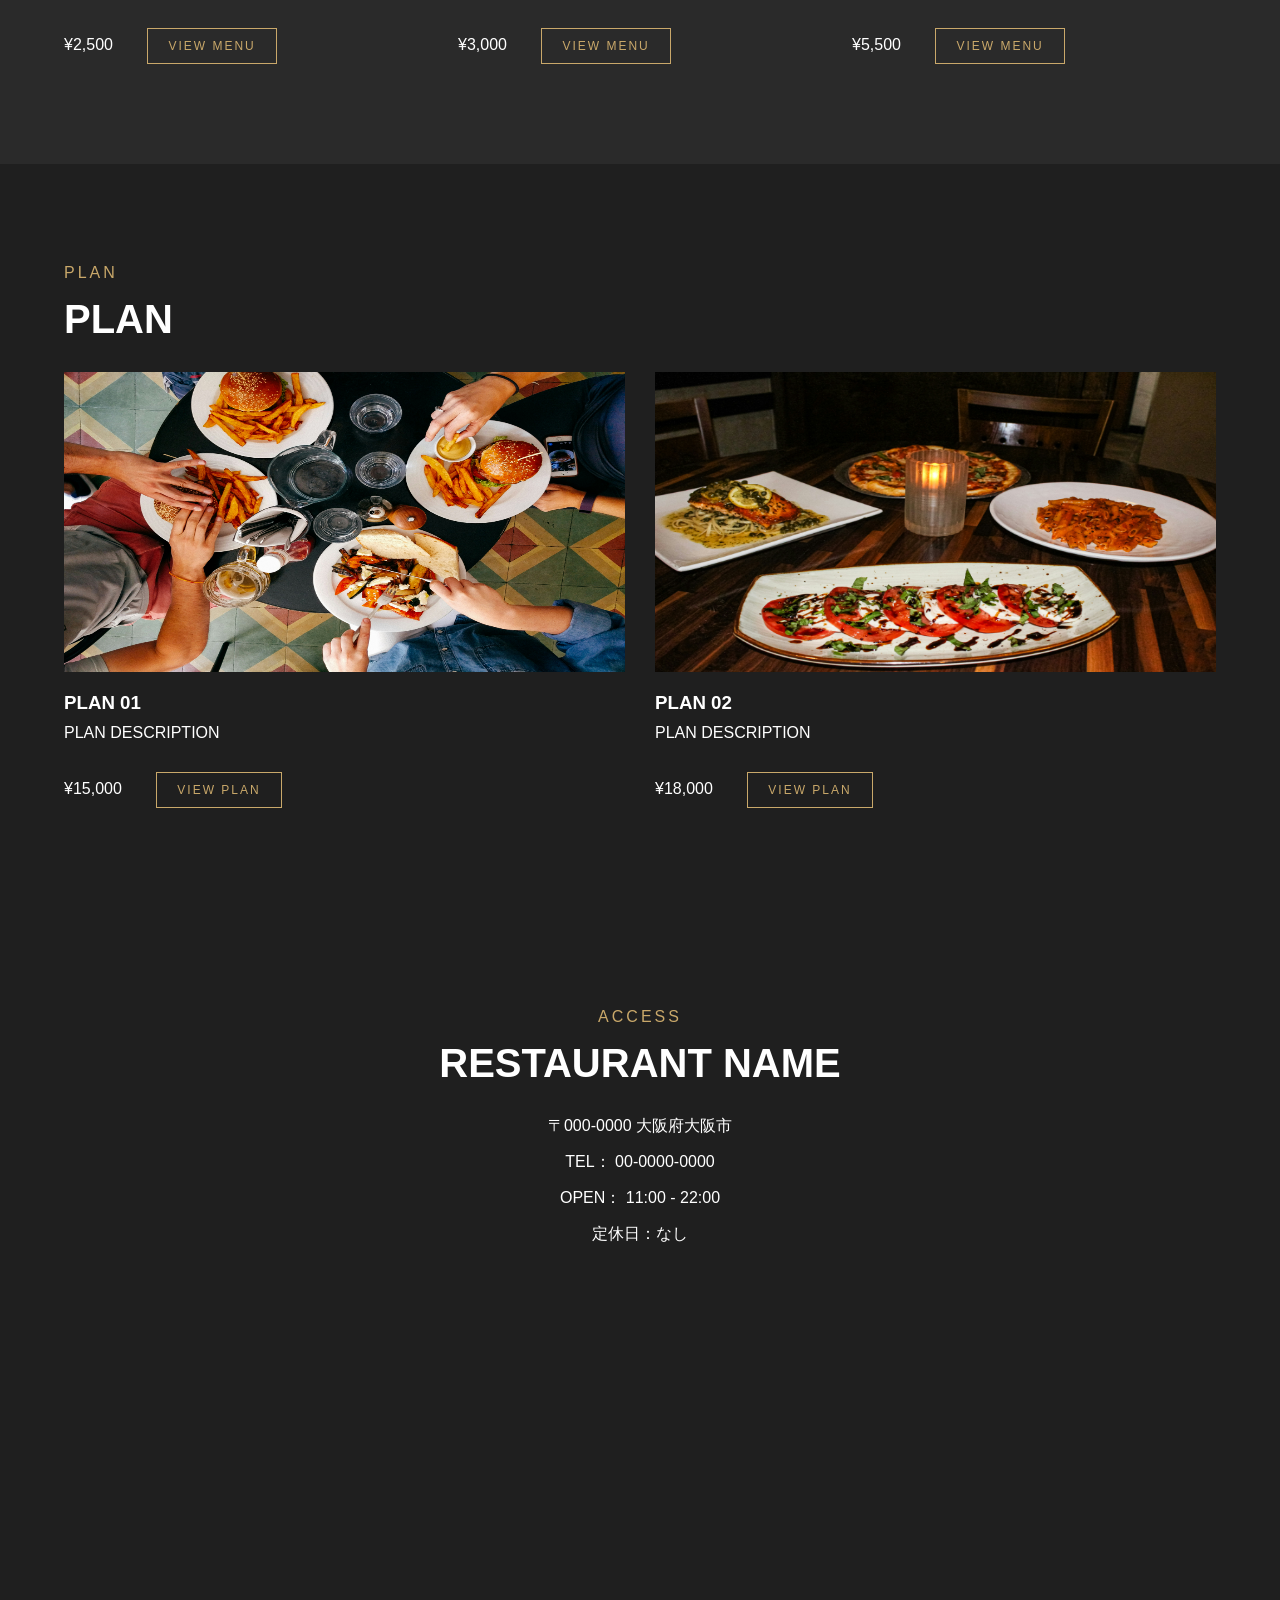
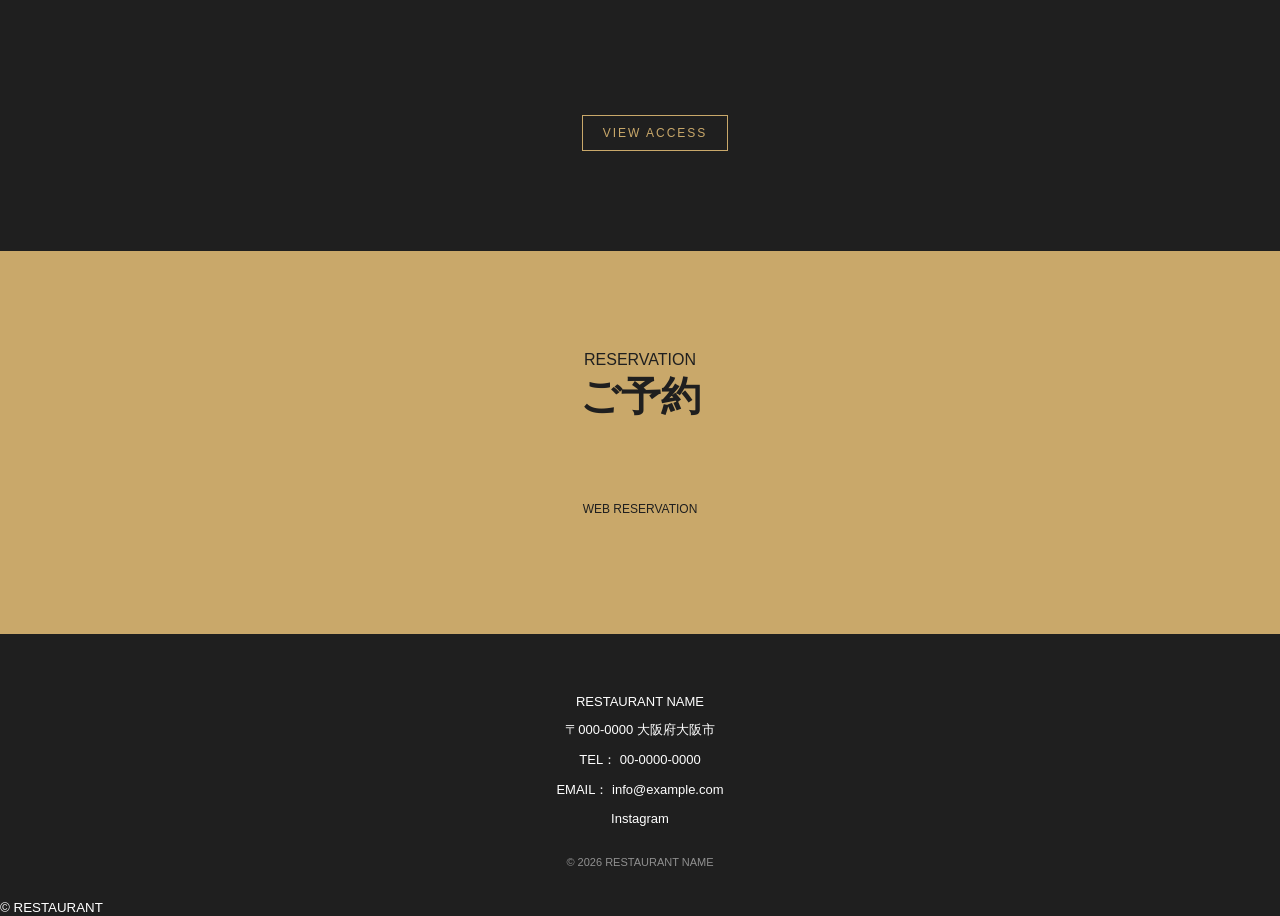
==== commit eb7d73d6: "index.html を更新" ====
--- a/index.html
+++ b/index.html
@@ -12,11 +12,10 @@
 
   <title>RESTAURANT</title>
 
-  <link
-    rel="stylesheet"
-    href="style.css"
-  >
-
+  <link rel="stylesheet" href="style.css">
+  <link rel="icon" href="images/favicon.png">
+  <link rel="apple-touch-icon" href="images/apple-touch-icon.png">
+  
 </head>
 
 
--- a/style.css
+++ b/style.css
@@ -485,6 +485,204 @@
   margin-top: 50px;
 }
 
+/* RESERVATION PAGE */
+
+.reservation-page {
+  max-width: 900px;
+  margin: auto;
+}
+
+.reservation-form {
+  max-width: 600px;
+  margin: 50px auto 0;
+}
+
+.reservation-form > p {
+  text-align: center;
+  margin-bottom: 40px;
+  line-height: 1.8;
+}
+
+.reservation-form form {
+  display: flex;
+  flex-direction: column;
+}
+
+.reservation-form label {
+  margin-bottom: 8px;
+  font-size: 13px;
+}
+
+.reservation-form input,
+.reservation-form textarea {
+  width: 100%;
+  max-width: 100%;
+  margin-bottom: 25px;
+  padding: 14px;
+  border: 1px solid rgba(255,255,255,0.3);
+  background: transparent;
+  color: var(--text-color);
+  font-size: 15px;
+  box-sizing: border-box;
+}
+
+.reservation-form textarea {
+  resize: vertical;
+}
+
+.reservation-submit {
+  margin-top: 15px;
+  padding: 16px;
+  border: none;
+  background: var(--accent-color);
+  color: var(--main-color);
+  cursor: pointer;
+  font-size: 13px;
+  letter-spacing: 2px;
+}
+
+.reservation-form input[type="date"],
+.reservation-form input[type="time"],
+.reservation-form input[type="number"] {
+  width: 100%;
+  max-width: 100%;
+  min-width: 0;
+  height: 48px;
+  display: block;
+  padding: 12px 14px;
+  margin: 0 0 25px 0;
+  box-sizing: border-box;
+  font-size: 16px;
+  border: 1px solid rgba(255,255,255,0.3);
+  background: transparent;
+  color: var(--text-color);
+  border-radius: 0;
+  -webkit-appearance: none;
+  appearance: none;
+}
+
+/* RESERVATION TIME SELECT */
+
+.reservation-form select {
+  width: 100%;
+  height: 48px;
+  padding: 12px 14px;
+  margin: 0 0 25px 0;
+  box-sizing: border-box;
+
+  border: 1px solid rgba(255,255,255,0.3);
+  border-radius: 0;
+
+  background: var(--main-color);
+  color: var(--text-color);
+
+  font-size: 16px;
+  appearance: none;
+  -webkit-appearance: none;
+
+  cursor: pointer;
+}
+
+.reservation-form {
+  position: relative;
+}
+
+#reservation-time {
+  background-image:
+    linear-gradient(45deg, transparent 50%, var(--text-color) 50%),
+    linear-gradient(135deg, var(--text-color) 50%, transparent 50%);
+  background-position:
+    calc(100% - 18px) 21px,
+    calc(100% - 12px) 21px;
+  background-size:
+    6px 6px,
+    6px 6px;
+  background-repeat: no-repeat;
+}
+
+/* RESERVATION CONFIRMATION */
+
+#reservation-confirmation {
+  max-width: 600px;
+  margin: 50px auto 0;
+}
+
+.confirmation-box {
+  padding: 40px;
+  border: 1px solid rgba(255,255,255,0.2);
+}
+
+.confirmation-box h2 {
+  text-align: center;
+  font-size: 26px;
+  margin-bottom: 40px;
+}
+
+.confirmation-box p {
+  padding: 15px 0;
+  border-bottom: 1px solid rgba(255,255,255,0.15);
+  line-height: 1.7;
+}
+
+.confirmation-box p strong {
+  display: block;
+  margin-bottom: 5px;
+  color: var(--accent-color);
+  font-size: 13px;
+}
+
+.confirmation-box button {
+  width: 100%;
+  margin-top: 15px;
+}
+
+#back-to-form {
+  background: transparent;
+  border: 1px solid var(--accent-color);
+  color: var(--accent-color);
+}
+
+#final-submit {
+  background: var(--accent-color);
+  color: var(--main-color);
+}
+
+
+/* MOBILE */
+
+@media (max-width: 768px) {
+
+  #reservation-confirmation {
+    margin-top: 30px;
+  }
+
+  .confirmation-box {
+    padding: 25px 20px;
+  }
+
+  .confirmation-box h2 {
+    font-size: 22px;
+    margin-bottom: 30px;
+  }
+
+}
+
+/* THANKS PAGE */
+
+.thanks-message {
+  text-align: center;
+}
+
+.thanks-message h2,
+.thanks-message p {
+  text-align: center;
+}
+
+.thanks-message .menu-more {
+  display: inline-block;
+}
+
+
 /* MOBILE */
 
 @media (
@@ -556,4 +754,57 @@
   background: var(--text-color);
 }
 
+}
+
+/* RESERVATION MOBILE */
+
+@media (max-width: 768px) {
+
+  .reservation-page {
+    padding-left: 7%;
+    padding-right: 7%;
+  }
+
+  .reservation-form {
+    margin-top: 30px;
+  }
+
+  .reservation-form input,
+  .reservation-form textarea {
+    width: 100%;
+    padding: 15px;
+    font-size: 16px;
+    border-radius: 0;
+  }
+
+.reservation-form input[type="date"],
+.reservation-form input[type="time"],
+.reservation-form input[type="number"] {
+  width: 100% !important;
+  max-width: 100% !important;
+  min-width: 0 !important;
+  height: 48px;
+  display: block;
+  padding: 12px 14px;
+  margin: 0 0 25px 0;
+  box-sizing: border-box;
+  font-size: 16px;
+  border: 1px solid rgba(255,255,255,0.3);
+  background: transparent;
+  color: var(--text-color);
+  border-radius: 0;
+  -webkit-appearance: none;
+  appearance: none;
+}
+
+  .reservation-form label {
+    margin-bottom: 8px;
+  }
+
+  .reservation-submit {
+    width: 100%;
+    padding: 18px;
+    margin-top: 10px;
+  }
+
 }
